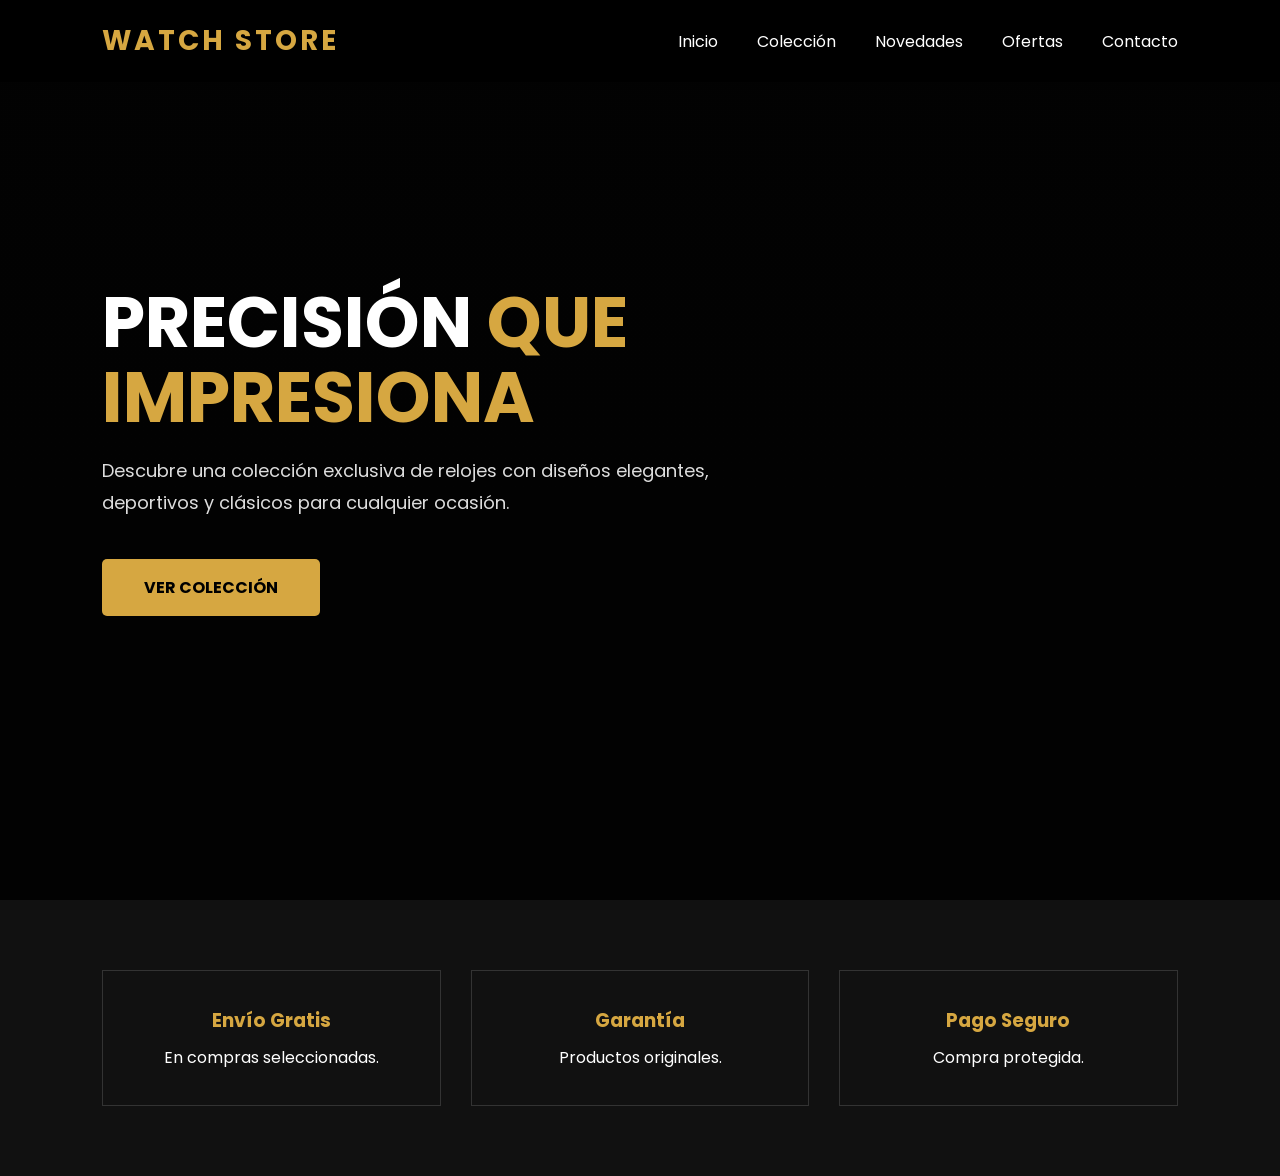
==== index.html @ 1266d9de "Create index.html" ====
<!DOCTYPE html>
<html lang="es">
<head>
<meta charset="UTF-8">
<meta name="viewport" content="width=device-width, initial-scale=1.0">
<title>Luxury Watch Store</title>

<link href="https://fonts.googleapis.com/css2?family=Poppins:wght@300;400;600;700&display=swap" rel="stylesheet">

<style>

*{
margin:0;
padding:0;
box-sizing:border-box;
font-family:Poppins,sans-serif;
}

body{
background:#090909;
color:white;
}

header{
position:fixed;
top:0;
left:0;
width:100%;
padding:20px 8%;
display:flex;
justify-content:space-between;
align-items:center;
background:rgba(0,0,0,.75);
backdrop-filter:blur(10px);
z-index:1000;
}

.logo{
font-size:28px;
font-weight:700;
letter-spacing:3px;
color:#d6a741;
}

nav a{
text-decoration:none;
color:white;
margin-left:35px;
transition:.3s;
}

nav a:hover{
color:#d6a741;
}

.hero{

height:100vh;

background:
linear-gradient(rgba(0,0,0,.75),rgba(0,0,0,.8)),
url("https://images.unsplash.com/photo-1523170335258-f5ed11844a49?auto=format&fit=crop&w=1600&q=80");

background-size:cover;
background-position:center;

display:flex;
align-items:center;

padding:0 8%;

}

.content{

max-width:650px;

}

.content h1{

font-size:70px;
line-height:75px;
margin-bottom:20px;

}

.content h1 span{

color:#d6a741;

}

.content p{

font-size:18px;
line-height:32px;
margin-bottom:40px;
color:#dddddd;

}

button{

padding:16px 42px;
border:none;
cursor:pointer;
background:#d6a741;
color:black;
font-weight:bold;
font-size:16px;
border-radius:5px;
transition:.3s;

}

button:hover{

transform:translateY(-4px);

}

.info{

display:grid;
grid-template-columns:repeat(3,1fr);
padding:70px 8%;
gap:30px;
background:#111;

}

.box{

padding:35px;
border:1px solid #333;
text-align:center;

}

.box h3{

color:#d6a741;
margin-bottom:10px;

}

</style>

</head>

<body>

<header>

<div class="logo">
WATCH STORE
</div>

<nav>

<a href="#">Inicio</a>
<a href="#">Colección</a>
<a href="#">Novedades</a>
<a href="#">Ofertas</a>
<a href="#">Contacto</a>

</nav>

</header>

<section class="hero">

<div class="content">

<h1>

PRECISIÓN
<span>QUE IMPRESIONA</span>

</h1>

<p>

Descubre una colección exclusiva de relojes con diseños elegantes,
deportivos y clásicos para cualquier ocasión.

</p>

<button>

VER COLECCIÓN

</button>

</div>

</section>

<section class="info">

<div class="box">

<h3>Envío Gratis</h3>

<p>En compras seleccionadas.</p>

</div>

<div class="box">

<h3>Garantía</h3>

<p>Productos originales.</p>

</div>

<div class="box">

<h3>Pago Seguro</h3>

<p>Compra protegida.</p>

</div>

</section>

</body>
</html>
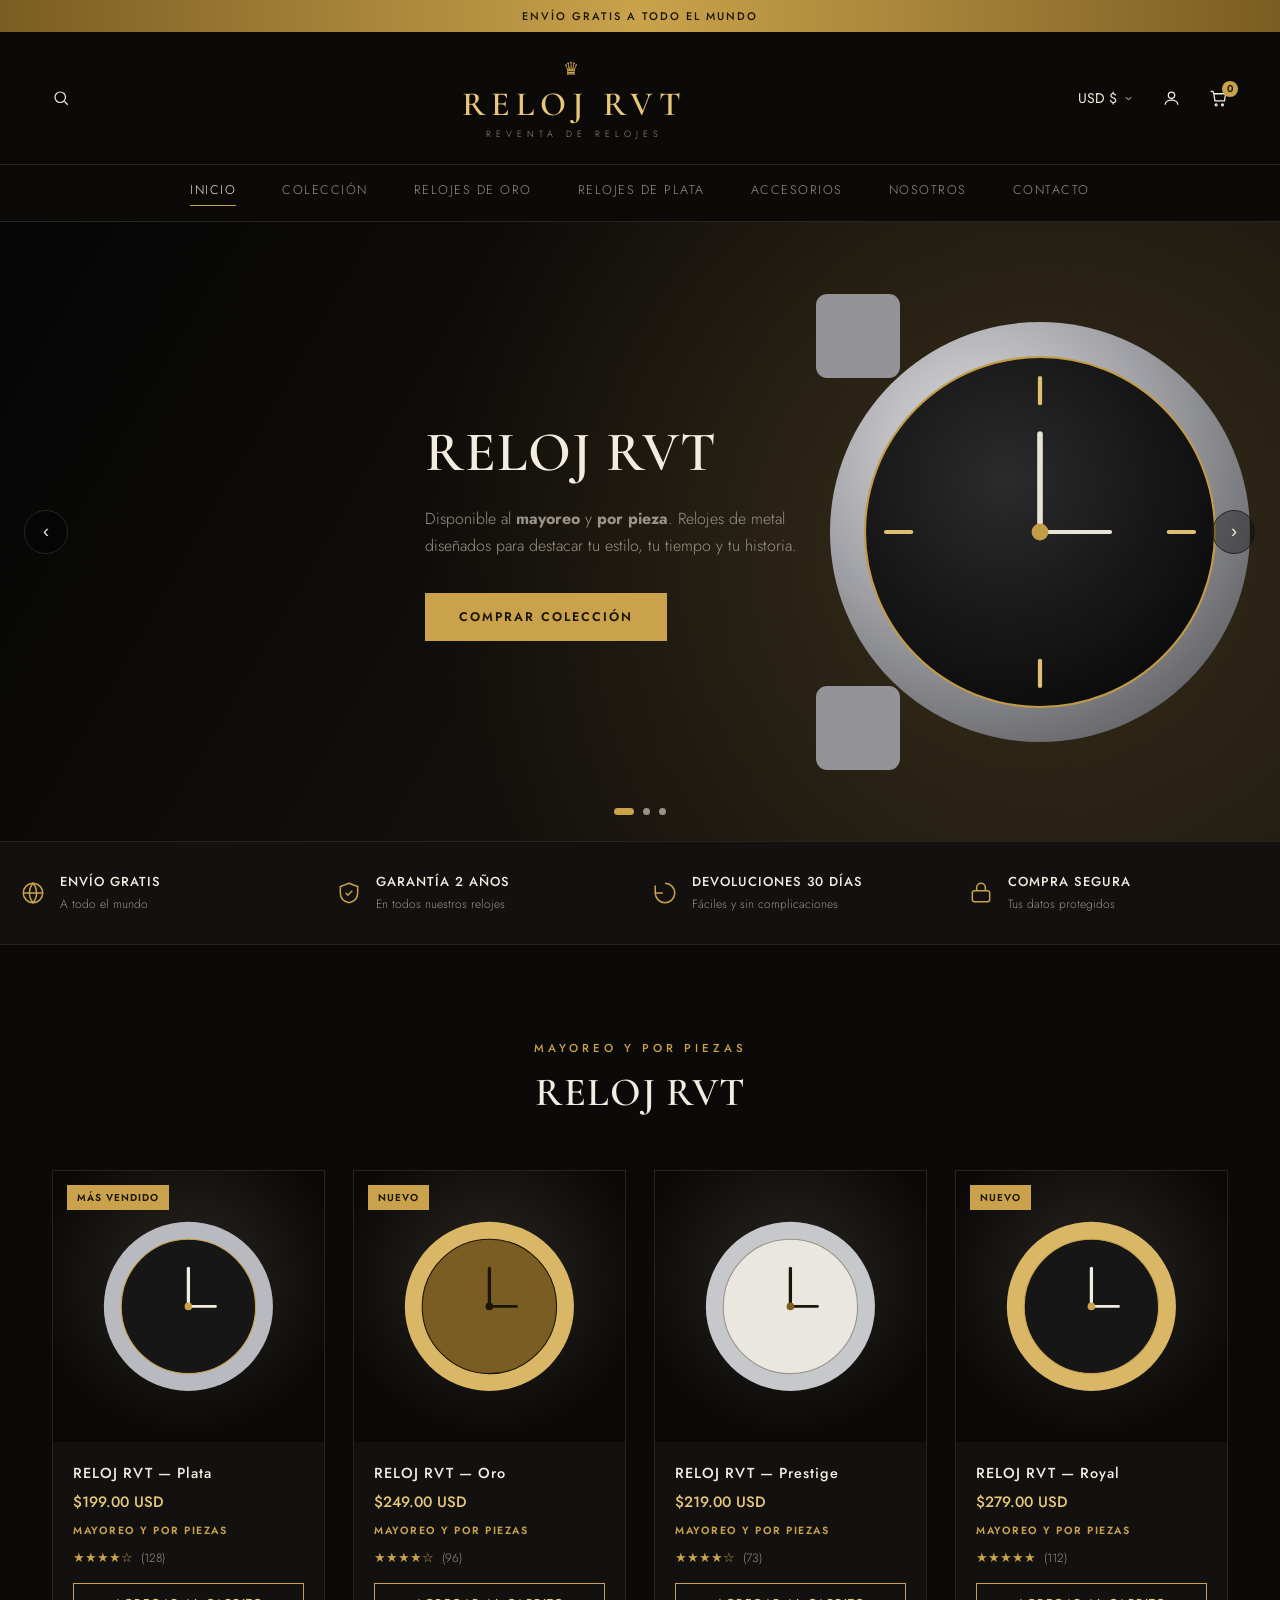
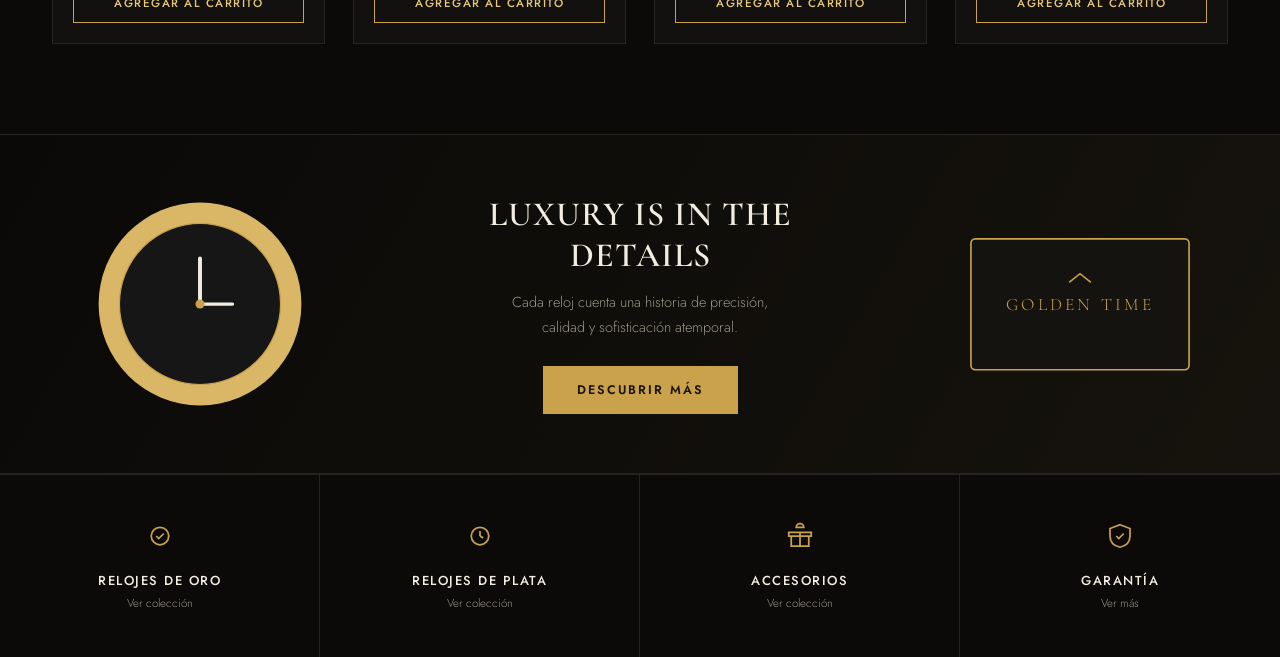
==== commit bedecc8b: "Rename 123.html to index.html" ====
--- a/index.html
+++ b/index.html
@@ -3,226 +3,643 @@
 <head>
 <meta charset="UTF-8">
 <meta name="viewport" content="width=device-width, initial-scale=1.0">
-<title>Luxury Watch Store</title>
-
-<link href="https://fonts.googleapis.com/css2?family=Poppins:wght@300;400;600;700&display=swap" rel="stylesheet">
-
+<title>RELOJ RVT | Reventa de Relojes</title>
+<link href="https://fonts.googleapis.com/css2?family=Cormorant+Garamond:wght@500;600;700&family=Jost:wght@300;400;500;600&display=swap" rel="stylesheet">
 <style>
-
-*{
-margin:0;
-padding:0;
-box-sizing:border-box;
-font-family:Poppins,sans-serif;
-}
-
-body{
-background:#090909;
-color:white;
-}
-
-header{
-position:fixed;
-top:0;
-left:0;
-width:100%;
-padding:20px 8%;
-display:flex;
-justify-content:space-between;
-align-items:center;
-background:rgba(0,0,0,.75);
-backdrop-filter:blur(10px);
-z-index:1000;
-}
-
-.logo{
-font-size:28px;
-font-weight:700;
-letter-spacing:3px;
-color:#d6a741;
-}
-
-nav a{
-text-decoration:none;
-color:white;
-margin-left:35px;
-transition:.3s;
-}
-
-nav a:hover{
-color:#d6a741;
-}
-
-.hero{
-
-height:100vh;
-
-background:
-linear-gradient(rgba(0,0,0,.75),rgba(0,0,0,.8)),
-url("https://images.unsplash.com/photo-1523170335258-f5ed11844a49?auto=format&fit=crop&w=1600&q=80");
-
-background-size:cover;
-background-position:center;
-
-display:flex;
-align-items:center;
-
-padding:0 8%;
-
-}
-
-.content{
-
-max-width:650px;
-
-}
-
-.content h1{
-
-font-size:70px;
-line-height:75px;
-margin-bottom:20px;
-
-}
-
-.content h1 span{
-
-color:#d6a741;
-
-}
-
-.content p{
-
-font-size:18px;
-line-height:32px;
-margin-bottom:40px;
-color:#dddddd;
-
-}
-
-button{
-
-padding:16px 42px;
-border:none;
-cursor:pointer;
-background:#d6a741;
-color:black;
-font-weight:bold;
-font-size:16px;
-border-radius:5px;
-transition:.3s;
-
-}
-
-button:hover{
-
-transform:translateY(-4px);
-
-}
-
-.info{
-
-display:grid;
-grid-template-columns:repeat(3,1fr);
-padding:70px 8%;
-gap:30px;
-background:#111;
-
-}
-
-.box{
-
-padding:35px;
-border:1px solid #333;
-text-align:center;
-
-}
-
-.box h3{
-
-color:#d6a741;
-margin-bottom:10px;
-
-}
-
+  :root{
+    --bg:#0b0a08;
+    --bg-soft:#121110;
+    --gold:#c9a24b;
+    --gold-bright:#e8c878;
+    --cream:#f3ede1;
+    --muted:#9a9488;
+    --line:#262420;
+  }
+  *{margin:0;padding:0;box-sizing:border-box;}
+  body{
+    background:var(--bg);
+    color:var(--cream);
+    font-family:'Jost',sans-serif;
+    font-weight:300;
+    -webkit-font-smoothing:antialiased;
+  }
+  h1,h2,h3,.serif{font-family:'Cormorant Garamond',serif;}
+  a{color:inherit;text-decoration:none;}
+  img{max-width:100%;display:block;}
+  .container{max-width:1240px;margin:0 auto;padding:0 32px;}
+
+  /* Top bar */
+  .topbar{
+    background:linear-gradient(90deg,#7a5d22,var(--gold),#7a5d22);
+    color:#1b1505;
+    text-align:center;
+    font-size:11px;
+    letter-spacing:2px;
+    padding:8px 0;
+    font-weight:500;
+  }
+
+  /* Header */
+  header{
+    border-bottom:1px solid var(--line);
+    background:var(--bg);
+    position:relative;
+    z-index:50;
+  }
+  .header-row{
+    display:flex;
+    align-items:center;
+    justify-content:space-between;
+    padding:24px 32px;
+    max-width:1240px;
+    margin:0 auto;
+  }
+  .icon-btn{
+    background:none;border:none;color:var(--cream);cursor:pointer;
+    display:flex;align-items:center;gap:6px;font-size:14px;
+    font-family:'Jost',sans-serif;
+  }
+  .header-left, .header-right{display:flex;align-items:center;gap:28px;}
+  .logo{
+    text-align:center;
+  }
+  .logo .crown{color:var(--gold);font-size:18px;letter-spacing:6px;display:block;margin-bottom:2px;}
+  .logo .name{
+    font-family:'Cormorant Garamond',serif;
+    font-size:34px;
+    letter-spacing:6px;
+    color:var(--gold-bright);
+    font-weight:600;
+  }
+  .logo .sub{
+    font-size:9px;
+    letter-spacing:5px;
+    color:var(--muted);
+    display:block;
+    margin-top:2px;
+  }
+  .cart-dot{
+    position:relative;
+  }
+  .cart-dot::after{
+    content:attr(data-count);
+    position:absolute;
+    top:-8px;right:-10px;
+    background:var(--gold);
+    color:#1b1505;
+    font-size:10px;
+    width:16px;height:16px;
+    border-radius:50%;
+    display:flex;align-items:center;justify-content:center;
+    font-weight:600;
+  }
+
+  nav{border-top:1px solid var(--line);}
+  .nav-row{
+    display:flex;
+    justify-content:center;
+    gap:46px;
+    padding:16px 0;
+    font-size:12.5px;
+    letter-spacing:1.5px;
+  }
+  .nav-row a{
+    color:var(--muted);
+    transition:color .25s;
+    position:relative;
+    padding-bottom:6px;
+  }
+  .nav-row a:hover, .nav-row a.active{color:var(--cream);}
+  .nav-row a.active::after{
+    content:"";
+    position:absolute;left:0;right:0;bottom:-1px;
+    height:1px;background:var(--gold);
+  }
+
+  /* Hero */
+  .hero{
+    position:relative;
+    min-height:620px;
+    display:flex;
+    align-items:center;
+    overflow:hidden;
+    background:
+      radial-gradient(circle at 78% 50%, rgba(201,162,75,.18), transparent 55%),
+      linear-gradient(120deg, #050505 0%, #14110d 55%, #1c1710 100%);
+    border-bottom:1px solid var(--line);
+  }
+  .hero-watch{
+    position:absolute;
+    right:-40px; top:50%;
+    transform:translateY(-50%);
+    width:560px;
+    height:560px;
+    opacity:.95;
+  }
+  .hero-content{
+    position:relative;
+    z-index:2;
+    max-width:560px;
+    padding:0 32px;
+  }
+  .hero-content h1{
+    font-size:56px;
+    line-height:1.08;
+    font-weight:600;
+    color:var(--cream);
+    text-transform:uppercase;
+    letter-spacing:1px;
+  }
+  .hero-content p{
+    margin:22px 0 34px;
+    color:var(--muted);
+    font-size:16px;
+    line-height:1.7;
+    max-width:430px;
+  }
+  .btn-gold{
+    display:inline-block;
+    background:var(--gold);
+    color:#1b1505;
+    padding:15px 34px;
+    font-size:12.5px;
+    letter-spacing:2px;
+    font-weight:600;
+    border:none;
+    cursor:pointer;
+    transition:background .25s, transform .25s;
+  }
+  .btn-gold:hover{background:var(--gold-bright); transform:translateY(-2px);}
+  .btn-outline{
+    display:inline-block;
+    background:transparent;
+    border:1px solid var(--gold);
+    color:var(--gold-bright);
+    padding:14px 33px;
+    font-size:12.5px;
+    letter-spacing:2px;
+    font-weight:500;
+    cursor:pointer;
+    transition:all .25s;
+  }
+  .btn-outline:hover{background:var(--gold); color:#1b1505;}
+
+  .hero-arrow{
+    position:absolute;
+    top:50%; transform:translateY(-50%);
+    background:rgba(0,0,0,.35);
+    border:1px solid var(--line);
+    color:var(--cream);
+    width:44px;height:44px;
+    border-radius:50%;
+    display:flex;align-items:center;justify-content:center;
+    cursor:pointer;
+    font-size:18px;
+    z-index:5;
+  }
+  .hero-arrow.left{left:24px;}
+  .hero-arrow.right{right:24px;}
+  .hero-dots{
+    position:absolute;
+    bottom:26px; left:0; right:0;
+    display:flex;justify-content:center;gap:9px;
+    z-index:5;
+  }
+  .hero-dots span{
+    width:7px;height:7px;border-radius:50%;
+    background:var(--muted);
+    cursor:pointer;
+  }
+  .hero-dots span.active{background:var(--gold); width:20px; border-radius:4px;}
+
+  /* Perks */
+  .perks{
+    border-bottom:1px solid var(--line);
+    background:var(--bg-soft);
+  }
+  .perks-row{
+    display:flex;
+    justify-content:space-between;
+    padding:30px 0;
+    flex-wrap:wrap;
+    gap:24px;
+  }
+  .perk{
+    display:flex;align-items:center;gap:14px;
+    flex:1;
+    min-width:220px;
+  }
+  .perk .ic{
+    color:var(--gold);
+    flex-shrink:0;
+  }
+  .perk strong{
+    display:block;
+    font-size:13px;
+    letter-spacing:1px;
+    color:var(--cream);
+    font-weight:500;
+  }
+  .perk span{
+    font-size:12px;
+    color:var(--muted);
+  }
+
+  /* Section heading */
+  .section{padding:90px 0;}
+  .section-head{text-align:center; margin-bottom:54px;}
+  .eyebrow{
+    color:var(--gold);
+    font-size:11.5px;
+    letter-spacing:4px;
+    font-weight:500;
+    text-transform:uppercase;
+  }
+  .section-head h2{
+    font-size:40px;
+    margin-top:10px;
+    font-weight:600;
+    letter-spacing:1px;
+  }
+
+  /* Product grid */
+  .grid{
+    display:grid;
+    grid-template-columns:repeat(4,1fr);
+    gap:28px;
+  }
+  .card{
+    background:var(--bg-soft);
+    border:1px solid var(--line);
+    transition:border-color .25s, transform .25s;
+  }
+  .card:hover{border-color:var(--gold); transform:translateY(-4px);}
+  .card-img{
+    position:relative;
+    aspect-ratio:1/1;
+    background:radial-gradient(circle at 50% 40%, #2a2620, #0a0908 75%);
+    display:flex;align-items:center;justify-content:center;
+    overflow:hidden;
+  }
+  .badge{
+    position:absolute; top:14px; left:14px;
+    background:var(--gold);
+    color:#1b1505;
+    font-size:10px;
+    letter-spacing:1px;
+    font-weight:600;
+    padding:5px 10px;
+  }
+  .card-body{padding:20px;}
+  .card-body h3{
+    font-family:'Jost',sans-serif;
+    font-size:14.5px;
+    letter-spacing:1px;
+    font-weight:500;
+    color:var(--cream);
+  }
+  .price{
+    color:var(--gold-bright);
+    font-size:15px;
+    margin:8px 0 10px;
+    font-weight:500;
+  }
+  .wholesale-tag{color:var(--gold); font-size:10.5px; letter-spacing:1.5px; font-weight:600; margin-bottom:10px;}
+  .stars{color:var(--gold); font-size:13px;}
+  .stars .count{color:var(--muted); font-size:12px; margin-left:4px;}
+  .add-btn{
+    display:block;
+    text-align:center;
+    width:100%;
+    margin-top:16px;
+    background:transparent;
+    border:1px solid var(--gold);
+    color:var(--gold-bright);
+    padding:11px;
+    font-size:11.5px;
+    letter-spacing:1.5px;
+    font-weight:500;
+    cursor:pointer;
+    transition:all .25s;
+  }
+  .add-btn:hover{background:var(--gold); color:#1b1505;}
+
+  /* Banner */
+  .banner{
+    border-top:1px solid var(--line);
+    border-bottom:1px solid var(--line);
+    display:grid;
+    grid-template-columns:1fr 1.2fr 1fr;
+    align-items:center;
+    background:linear-gradient(120deg,#0a0908,#16130d);
+    min-height:340px;
+  }
+  .banner-watch, .banner-box{
+    height:100%;
+    display:flex;align-items:center;justify-content:center;
+    padding:30px;
+  }
+  .banner-text{
+    text-align:center;
+    padding:30px;
+  }
+  .banner-text h2{
+    font-size:34px;
+    font-weight:600;
+    letter-spacing:1px;
+    margin-bottom:14px;
+  }
+  .banner-text p{
+    color:var(--muted);
+    font-size:14.5px;
+    line-height:1.7;
+    margin-bottom:26px;
+  }
+
+  /* Footer categories */
+  .footcats{
+    display:grid;
+    grid-template-columns:repeat(4,1fr);
+    border-top:1px solid var(--line);
+  }
+  .footcat{
+    text-align:center;
+    padding:46px 20px;
+    border-right:1px solid var(--line);
+    transition:background .25s;
+  }
+  .footcat:last-child{border-right:none;}
+  .footcat:hover{background:var(--bg-soft);}
+  .footcat .ic{color:var(--gold); margin-bottom:14px;}
+  .footcat strong{
+    display:block;
+    font-size:13px;
+    letter-spacing:1.5px;
+    font-weight:500;
+  }
+  .footcat span{
+    font-size:11.5px;
+    color:var(--muted);
+    display:block;
+    margin-top:5px;
+  }
+
+  /* Watch face SVG style helper */
+  .watch-face{width:80%;}
+
+  @media(max-width:980px){
+    .grid{grid-template-columns:repeat(2,1fr);}
+    .banner{grid-template-columns:1fr;}
+    .footcats{grid-template-columns:repeat(2,1fr);}
+    .hero-content h1{font-size:40px;}
+    .hero-watch{display:none;}
+    .nav-row{flex-wrap:wrap; gap:20px;}
+  }
+  @media(max-width:560px){
+    .grid{grid-template-columns:1fr;}
+    .header-row{padding:18px 16px;}
+    .header-left span, .header-right .icon-btn span{display:none;}
+    .section{padding:60px 0;}
+  }
 </style>
-
+<script type="text/javascript" src="https://payhip.com/payhip.js"></script>
 </head>
-
 <body>
 
+<div class="topbar">ENVÍO GRATIS A TODO EL MUNDO</div>
+
 <header>
-
-<div class="logo">
-WATCH STORE
-</div>
-
-<nav>
-
-<a href="#">Inicio</a>
-<a href="#">Colección</a>
-<a href="#">Novedades</a>
-<a href="#">Ofertas</a>
-<a href="#">Contacto</a>
-
-</nav>
-
+  <div class="header-row">
+    <div class="header-left">
+      <button class="icon-btn" aria-label="Buscar">
+        <svg width="18" height="18" viewBox="0 0 24 24" fill="none" stroke="currentColor" stroke-width="1.6"><circle cx="11" cy="11" r="7"/><line x1="21" y1="21" x2="16.65" y2="16.65"/></svg>
+      </button>
+    </div>
+    <div class="logo">
+      <span class="crown">♛</span>
+      <span class="name">RELOJ RVT</span>
+      <span class="sub">REVENTA DE RELOJES</span>
+    </div>
+    <div class="header-right">
+      <button class="icon-btn">USD $
+        <svg width="11" height="11" viewBox="0 0 24 24" fill="none" stroke="currentColor" stroke-width="2"><polyline points="6 9 12 15 18 9"/></svg>
+      </button>
+      <button class="icon-btn" aria-label="Cuenta">
+        <svg width="19" height="19" viewBox="0 0 24 24" fill="none" stroke="currentColor" stroke-width="1.6"><circle cx="12" cy="8" r="4"/><path d="M4 20c0-4 4-6 8-6s8 2 8 6"/></svg>
+      </button>
+      <button class="icon-btn cart-dot" data-count="0" aria-label="Carrito">
+        <svg width="19" height="19" viewBox="0 0 24 24" fill="none" stroke="currentColor" stroke-width="1.6"><path d="M6 6h15l-1.5 9h-12z"/><path d="M6 6l-1-3H2"/><circle cx="9" cy="20" r="1.2"/><circle cx="17" cy="20" r="1.2"/></svg>
+      </button>
+    </div>
+  </div>
+  <nav>
+    <div class="nav-row container">
+      <a href="#" class="active">INICIO</a>
+      <a href="#coleccion">COLECCIÓN</a>
+      <a href="#">RELOJES DE ORO</a>
+      <a href="#">RELOJES DE PLATA</a>
+      <a href="#">ACCESORIOS</a>
+      <a href="#">NOSOTROS</a>
+      <a href="#">CONTACTO</a>
+    </div>
+  </nav>
 </header>
 
 <section class="hero">
-
-<div class="content">
-
-<h1>
-
-PRECISIÓN
-<span>QUE IMPRESIONA</span>
-
-</h1>
-
-<p>
-
-Descubre una colección exclusiva de relojes con diseños elegantes,
-deportivos y clásicos para cualquier ocasión.
-
-</p>
-
-<button>
-
-VER COLECCIÓN
-
-</button>
-
-</div>
-
+  <button class="hero-arrow left" aria-label="Anterior">‹</button>
+  <button class="hero-arrow right" aria-label="Siguiente">›</button>
+  <div class="container">
+    <div class="hero-content">
+      <h1>RELOJ RVT</h1>
+      <p>Disponible al <strong>mayoreo</strong> y <strong>por pieza</strong>. Relojes de metal diseñados para destacar tu estilo, tu tiempo y tu historia.</p>
+      <a href="https://payhip.com/b/cnray" class="btn-gold payhip-buy-button" data-theme="modal" data-product-link="https://payhip.com/b/cnray">COMPRAR COLECCIÓN</a>
+    </div>
+  </div>
+  <svg class="hero-watch" viewBox="0 0 400 400" fill="none">
+    <defs>
+      <radialGradient id="caseG" cx="35%" cy="30%" r="75%">
+        <stop offset="0%" stop-color="#e9e9ec"/>
+        <stop offset="55%" stop-color="#a9aab0"/>
+        <stop offset="100%" stop-color="#6c6d72"/>
+      </radialGradient>
+      <radialGradient id="faceG" cx="40%" cy="35%" r="70%">
+        <stop offset="0%" stop-color="#2b2b2e"/>
+        <stop offset="100%" stop-color="#0a0a0b"/>
+      </radialGradient>
+    </defs>
+    <circle cx="200" cy="200" r="150" fill="url(#caseG)"/>
+    <circle cx="200" cy="200" r="125" fill="url(#faceG)" stroke="#c9a24b" stroke-width="1.5"/>
+    <g stroke="#e8c878" stroke-width="3" stroke-linecap="round">
+      <line x1="200" y1="90" x2="200" y2="108"/>
+      <line x1="200" y1="292" x2="200" y2="310"/>
+      <line x1="90" y1="200" x2="108" y2="200"/>
+      <line x1="292" y1="200" x2="310" y2="200"/>
+    </g>
+    <line x1="200" y1="200" x2="200" y2="130" stroke="#f3ede1" stroke-width="4" stroke-linecap="round"/>
+    <line x1="200" y1="200" x2="250" y2="200" stroke="#f3ede1" stroke-width="3" stroke-linecap="round"/>
+    <circle cx="200" cy="200" r="6" fill="#c9a24b"/>
+    <rect x="40" y="30" width="60" height="60" rx="8" fill="#9a9aa0"/>
+    <rect x="40" y="310" width="60" height="60" rx="8" fill="#9a9aa0"/>
+  </svg>
+  <div class="hero-dots">
+    <span class="active"></span><span></span><span></span>
+  </div>
 </section>
 
-<section class="info">
-
-<div class="box">
-
-<h3>Envío Gratis</h3>
-
-<p>En compras seleccionadas.</p>
-
-</div>
-
-<div class="box">
-
-<h3>Garantía</h3>
-
-<p>Productos originales.</p>
-
-</div>
-
-<div class="box">
-
-<h3>Pago Seguro</h3>
-
-<p>Compra protegida.</p>
-
-</div>
-
+<section class="perks">
+  <div class="container perks-row">
+    <div class="perk">
+      <svg class="ic" width="26" height="26" viewBox="0 0 24 24" fill="none" stroke="currentColor" stroke-width="1.4"><circle cx="12" cy="12" r="9"/><path d="M3 12h18M12 3a14 14 0 010 18 14 14 0 010-18z"/></svg>
+      <div><strong>ENVÍO GRATIS</strong><span>A todo el mundo</span></div>
+    </div>
+    <div class="perk">
+      <svg class="ic" width="26" height="26" viewBox="0 0 24 24" fill="none" stroke="currentColor" stroke-width="1.4"><path d="M12 3l8 3v6c0 5-3.5 8-8 9-4.5-1-8-4-8-9V6z"/><polyline points="9 12 11 14 15 10"/></svg>
+      <div><strong>GARANTÍA 2 AÑOS</strong><span>En todos nuestros relojes</span></div>
+    </div>
+    <div class="perk">
+      <svg class="ic" width="26" height="26" viewBox="0 0 24 24" fill="none" stroke="currentColor" stroke-width="1.4"><path d="M3 12a9 9 0 109-9"/><polyline points="3 5 3 12 10 12"/></svg>
+      <div><strong>DEVOLUCIONES 30 DÍAS</strong><span>Fáciles y sin complicaciones</span></div>
+    </div>
+    <div class="perk">
+      <svg class="ic" width="26" height="26" viewBox="0 0 24 24" fill="none" stroke="currentColor" stroke-width="1.4"><rect x="4" y="10" width="16" height="10" rx="2"/><path d="M8 10V7a4 4 0 018 0v3"/></svg>
+      <div><strong>COMPRA SEGURA</strong><span>Tus datos protegidos</span></div>
+    </div>
+  </div>
+</section>
+
+<section class="section" id="coleccion">
+  <div class="container">
+    <div class="section-head">
+      <span class="eyebrow">MAYOREO Y POR PIEZAS</span>
+      <h2>RELOJ RVT</h2>
+    </div>
+
+    <div class="grid">
+
+      <div class="card">
+        <div class="card-img">
+          <span class="badge">MÁS VENDIDO</span>
+          <svg class="watch-face" viewBox="0 0 200 200">
+            <circle cx="100" cy="100" r="78" fill="#b9babf"/>
+            <circle cx="100" cy="100" r="62" fill="#161616" stroke="#c9a24b" stroke-width="1"/>
+            <line x1="100" y1="100" x2="100" y2="65" stroke="#f3ede1" stroke-width="3" stroke-linecap="round"/>
+            <line x1="100" y1="100" x2="125" y2="100" stroke="#f3ede1" stroke-width="2.5" stroke-linecap="round"/>
+            <circle cx="100" cy="100" r="3.5" fill="#c9a24b"/>
+          </svg>
+        </div>
+        <div class="card-body">
+          <h3>RELOJ RVT — Plata</h3>
+          <div class="price">$199.00 USD</div><div class="wholesale-tag">MAYOREO Y POR PIEZAS</div>
+          <div class="stars">★★★★☆ <span class="count">(128)</span></div>
+          <a href="https://payhip.com/b/cnray" class="add-btn payhip-buy-button" data-theme="modal" data-product-link="https://payhip.com/b/cnray">AGREGAR AL CARRITO</a>
+        </div>
+      </div>
+
+      <div class="card">
+        <div class="card-img">
+          <span class="badge">NUEVO</span>
+          <svg class="watch-face" viewBox="0 0 200 200">
+            <circle cx="100" cy="100" r="78" fill="#d9b766"/>
+            <circle cx="100" cy="100" r="62" fill="#7a5d22" stroke="#1b1505" stroke-width="1"/>
+            <line x1="100" y1="100" x2="100" y2="65" stroke="#1b1505" stroke-width="3" stroke-linecap="round"/>
+            <line x1="100" y1="100" x2="125" y2="100" stroke="#1b1505" stroke-width="2.5" stroke-linecap="round"/>
+            <circle cx="100" cy="100" r="3.5" fill="#1b1505"/>
+          </svg>
+        </div>
+        <div class="card-body">
+          <h3>RELOJ RVT — Oro</h3>
+          <div class="price">$249.00 USD</div><div class="wholesale-tag">MAYOREO Y POR PIEZAS</div>
+          <div class="stars">★★★★☆ <span class="count">(96)</span></div>
+          <a href="https://payhip.com/b/cnray" class="add-btn payhip-buy-button" data-theme="modal" data-product-link="https://payhip.com/b/cnray">AGREGAR AL CARRITO</a>
+        </div>
+      </div>
+
+      <div class="card">
+        <div class="card-img">
+          <svg class="watch-face" viewBox="0 0 200 200">
+            <circle cx="100" cy="100" r="78" fill="#c7c8cc"/>
+            <circle cx="100" cy="100" r="62" fill="#e9e7df" stroke="#9a9488" stroke-width="1"/>
+            <line x1="100" y1="100" x2="100" y2="65" stroke="#1b1505" stroke-width="3" stroke-linecap="round"/>
+            <line x1="100" y1="100" x2="125" y2="100" stroke="#1b1505" stroke-width="2.5" stroke-linecap="round"/>
+            <circle cx="100" cy="100" r="3.5" fill="#7a5d22"/>
+          </svg>
+        </div>
+        <div class="card-body">
+          <h3>RELOJ RVT — Prestige</h3>
+          <div class="price">$219.00 USD</div><div class="wholesale-tag">MAYOREO Y POR PIEZAS</div>
+          <div class="stars">★★★★☆ <span class="count">(73)</span></div>
+          <a href="https://payhip.com/b/cnray" class="add-btn payhip-buy-button" data-theme="modal" data-product-link="https://payhip.com/b/cnray">AGREGAR AL CARRITO</a>
+        </div>
+      </div>
+
+      <div class="card">
+        <div class="card-img">
+          <span class="badge">NUEVO</span>
+          <svg class="watch-face" viewBox="0 0 200 200">
+            <circle cx="100" cy="100" r="78" fill="#d9b766"/>
+            <circle cx="100" cy="100" r="62" fill="#161616" stroke="#c9a24b" stroke-width="1"/>
+            <line x1="100" y1="100" x2="100" y2="65" stroke="#f3ede1" stroke-width="3" stroke-linecap="round"/>
+            <line x1="100" y1="100" x2="125" y2="100" stroke="#f3ede1" stroke-width="2.5" stroke-linecap="round"/>
+            <circle cx="100" cy="100" r="3.5" fill="#c9a24b"/>
+          </svg>
+        </div>
+        <div class="card-body">
+          <h3>RELOJ RVT — Royal</h3>
+          <div class="price">$279.00 USD</div><div class="wholesale-tag">MAYOREO Y POR PIEZAS</div>
+          <div class="stars">★★★★★ <span class="count">(112)</span></div>
+          <a href="https://payhip.com/b/cnray" class="add-btn payhip-buy-button" data-theme="modal" data-product-link="https://payhip.com/b/cnray">AGREGAR AL CARRITO</a>
+        </div>
+      </div>
+
+    </div>
+  </div>
+</section>
+
+<section class="banner">
+  <div class="banner-watch">
+    <svg viewBox="0 0 200 200" width="100%" style="max-width:260px;">
+      <circle cx="100" cy="100" r="78" fill="#d9b766"/>
+      <circle cx="100" cy="100" r="62" fill="#161616" stroke="#c9a24b" stroke-width="1"/>
+      <line x1="100" y1="100" x2="100" y2="65" stroke="#f3ede1" stroke-width="3" stroke-linecap="round"/>
+      <line x1="100" y1="100" x2="125" y2="100" stroke="#f3ede1" stroke-width="2.5" stroke-linecap="round"/>
+      <circle cx="100" cy="100" r="3.5" fill="#c9a24b"/>
+    </svg>
+  </div>
+  <div class="banner-text">
+    <h2>LUXURY IS IN THE DETAILS</h2>
+    <p>Cada reloj cuenta una historia de precisión,<br>calidad y sofisticación atemporal.</p>
+    <a href="https://payhip.com/b/cnray" class="btn-gold payhip-buy-button" data-theme="modal" data-product-link="https://payhip.com/b/cnray">DESCUBRIR MÁS</a>
+  </div>
+  <div class="banner-box">
+    <svg viewBox="0 0 220 160" width="100%" style="max-width:240px;">
+      <rect x="10" y="20" width="200" height="120" rx="4" fill="#15130f" stroke="#c9a24b" stroke-width="1.5"/>
+      <text x="110" y="85" text-anchor="middle" fill="#c9a24b" font-family="Cormorant Garamond, serif" font-size="16" letter-spacing="3">GOLDEN TIME</text>
+      <path d="M100 60 l10 -8 l10 8" stroke="#c9a24b" stroke-width="1.5" fill="none"/>
+    </svg>
+  </div>
+</section>
+
+<section class="footcats">
+  <a class="footcat" href="#">
+    <svg class="ic" width="30" height="30" viewBox="0 0 24 24" fill="none" stroke="currentColor" stroke-width="1.4"><circle cx="12" cy="12" r="7"/><path d="M9 12l2 2 4-4"/></svg>
+    <strong>RELOJES DE ORO</strong>
+    <span>Ver colección</span>
+  </a>
+  <a class="footcat" href="#">
+    <svg class="ic" width="30" height="30" viewBox="0 0 24 24" fill="none" stroke="currentColor" stroke-width="1.4"><circle cx="12" cy="12" r="7"/><line x1="12" y1="8" x2="12" y2="12"/><line x1="12" y1="12" x2="14.5" y2="13.5"/></svg>
+    <strong>RELOJES DE PLATA</strong>
+    <span>Ver colección</span>
+  </a>
+  <a class="footcat" href="#">
+    <svg class="ic" width="30" height="30" viewBox="0 0 24 24" fill="none" stroke="currentColor" stroke-width="1.4"><path d="M3 9h18v3H3zM5 12h14v8H5z"/><path d="M12 9v11M9 5a3 3 0 013-3 3 3 0 013 3v0H9z"/></svg>
+    <strong>ACCESORIOS</strong>
+    <span>Ver colección</span>
+  </a>
+  <a class="footcat" href="#">
+    <svg class="ic" width="30" height="30" viewBox="0 0 24 24" fill="none" stroke="currentColor" stroke-width="1.4"><path d="M12 3l8 3v6c0 5-3.5 8-8 9-4.5-1-8-4-8-9V6z"/><polyline points="9 12 11 14 15 10"/></svg>
+    <strong>GARANTÍA</strong>
+    <span>Ver más</span>
+  </a>
 </section>
 
 </body>
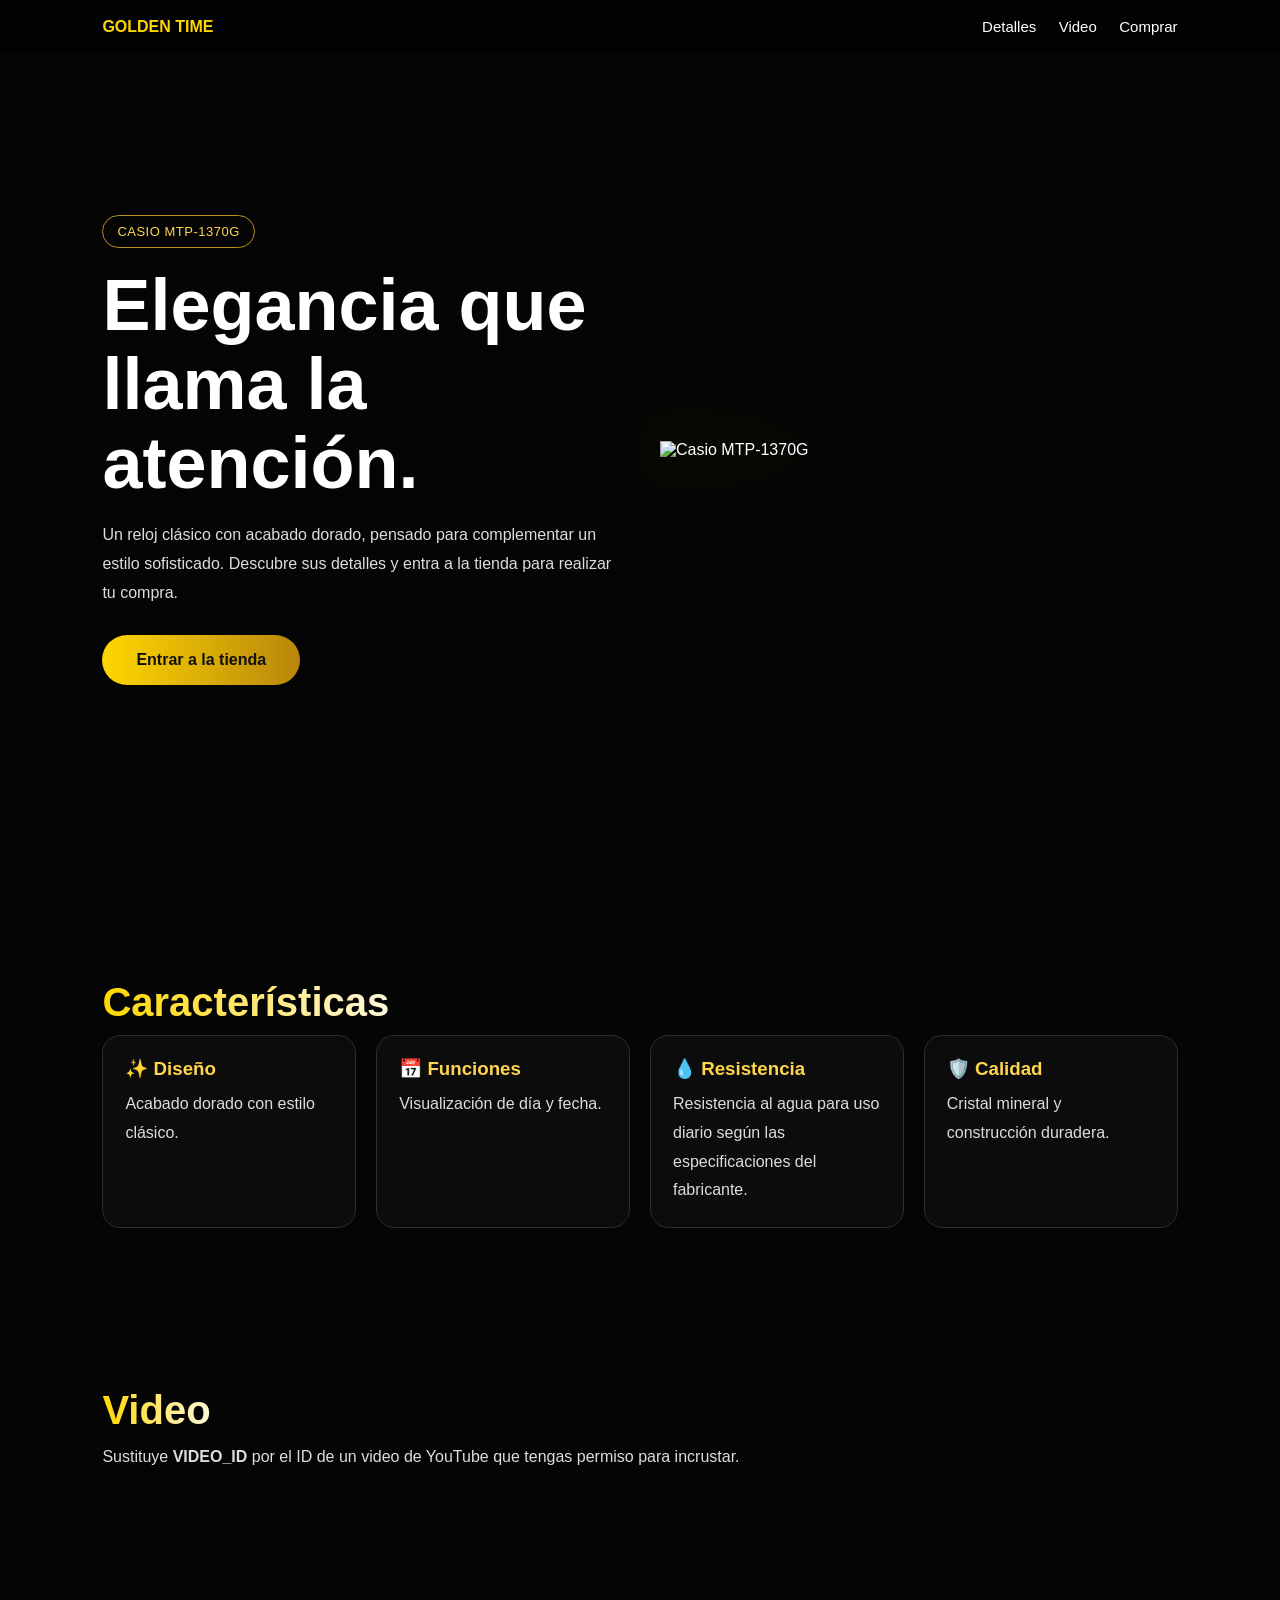
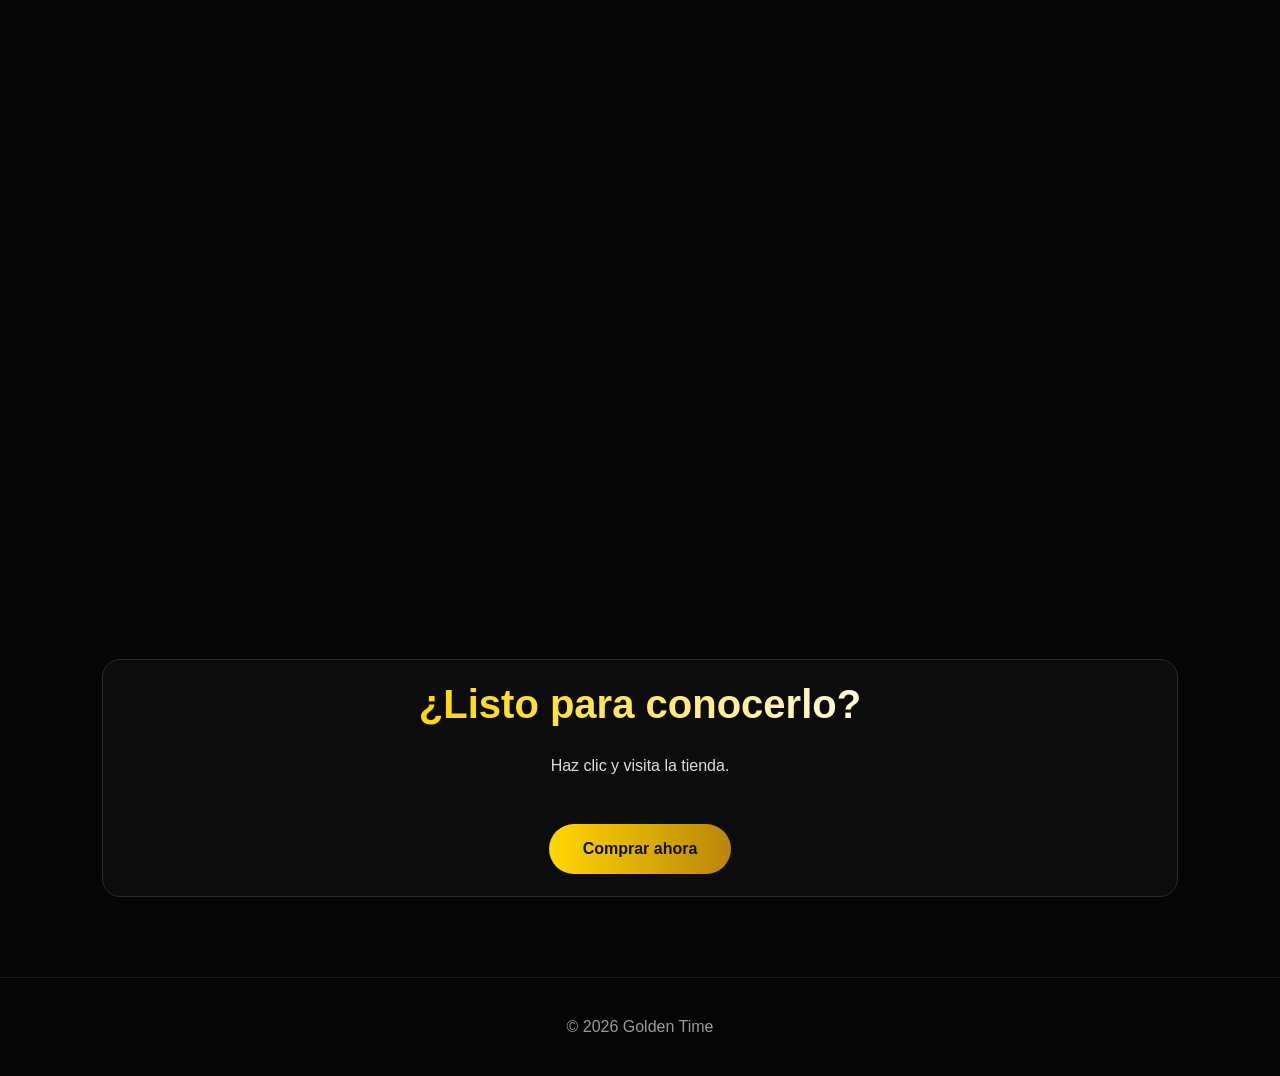
==== commit ef1cefc6: "Rename index.html1 to index.html" ====
--- a/index.html
+++ b/index.html
@@ -1,646 +1,81 @@
 <!DOCTYPE html>
 <html lang="es">
 <head>
-<meta charset="UTF-8">
-<meta name="viewport" content="width=device-width, initial-scale=1.0">
-<title>RELOJ RVT | Reventa de Relojes</title>
-<link href="https://fonts.googleapis.com/css2?family=Cormorant+Garamond:wght@500;600;700&family=Jost:wght@300;400;500;600&display=swap" rel="stylesheet">
+<meta charset="UTF-8"><meta name="viewport" content="width=device-width,initial-scale=1">
+<title>Golden Time | Casio MTP‑1370G</title>
 <style>
-  :root{
-    --bg:#0b0a08;
-    --bg-soft:#121110;
-    --gold:#c9a24b;
-    --gold-bright:#e8c878;
-    --cream:#f3ede1;
-    --muted:#9a9488;
-    --line:#262420;
-  }
-  *{margin:0;padding:0;box-sizing:border-box;}
-  body{
-    background:var(--bg);
-    color:var(--cream);
-    font-family:'Jost',sans-serif;
-    font-weight:300;
-    -webkit-font-smoothing:antialiased;
-  }
-  h1,h2,h3,.serif{font-family:'Cormorant Garamond',serif;}
-  a{color:inherit;text-decoration:none;}
-  img{max-width:100%;display:block;}
-  .container{max-width:1240px;margin:0 auto;padding:0 32px;}
-
-  /* Top bar */
-  .topbar{
-    background:linear-gradient(90deg,#7a5d22,var(--gold),#7a5d22);
-    color:#1b1505;
-    text-align:center;
-    font-size:11px;
-    letter-spacing:2px;
-    padding:8px 0;
-    font-weight:500;
-  }
-
-  /* Header */
-  header{
-    border-bottom:1px solid var(--line);
-    background:var(--bg);
-    position:relative;
-    z-index:50;
-  }
-  .header-row{
-    display:flex;
-    align-items:center;
-    justify-content:space-between;
-    padding:24px 32px;
-    max-width:1240px;
-    margin:0 auto;
-  }
-  .icon-btn{
-    background:none;border:none;color:var(--cream);cursor:pointer;
-    display:flex;align-items:center;gap:6px;font-size:14px;
-    font-family:'Jost',sans-serif;
-  }
-  .header-left, .header-right{display:flex;align-items:center;gap:28px;}
-  .logo{
-    text-align:center;
-  }
-  .logo .crown{color:var(--gold);font-size:18px;letter-spacing:6px;display:block;margin-bottom:2px;}
-  .logo .name{
-    font-family:'Cormorant Garamond',serif;
-    font-size:34px;
-    letter-spacing:6px;
-    color:var(--gold-bright);
-    font-weight:600;
-  }
-  .logo .sub{
-    font-size:9px;
-    letter-spacing:5px;
-    color:var(--muted);
-    display:block;
-    margin-top:2px;
-  }
-  .cart-dot{
-    position:relative;
-  }
-  .cart-dot::after{
-    content:attr(data-count);
-    position:absolute;
-    top:-8px;right:-10px;
-    background:var(--gold);
-    color:#1b1505;
-    font-size:10px;
-    width:16px;height:16px;
-    border-radius:50%;
-    display:flex;align-items:center;justify-content:center;
-    font-weight:600;
-  }
-
-  nav{border-top:1px solid var(--line);}
-  .nav-row{
-    display:flex;
-    justify-content:center;
-    gap:46px;
-    padding:16px 0;
-    font-size:12.5px;
-    letter-spacing:1.5px;
-  }
-  .nav-row a{
-    color:var(--muted);
-    transition:color .25s;
-    position:relative;
-    padding-bottom:6px;
-  }
-  .nav-row a:hover, .nav-row a.active{color:var(--cream);}
-  .nav-row a.active::after{
-    content:"";
-    position:absolute;left:0;right:0;bottom:-1px;
-    height:1px;background:var(--gold);
-  }
-
-  /* Hero */
-  .hero{
-    position:relative;
-    min-height:620px;
-    display:flex;
-    align-items:center;
-    overflow:hidden;
-    background:
-      radial-gradient(circle at 78% 50%, rgba(201,162,75,.18), transparent 55%),
-      linear-gradient(120deg, #050505 0%, #14110d 55%, #1c1710 100%);
-    border-bottom:1px solid var(--line);
-  }
-  .hero-watch{
-    position:absolute;
-    right:-40px; top:50%;
-    transform:translateY(-50%);
-    width:560px;
-    height:560px;
-    opacity:.95;
-  }
-  .hero-content{
-    position:relative;
-    z-index:2;
-    max-width:560px;
-    padding:0 32px;
-  }
-  .hero-content h1{
-    font-size:56px;
-    line-height:1.08;
-    font-weight:600;
-    color:var(--cream);
-    text-transform:uppercase;
-    letter-spacing:1px;
-  }
-  .hero-content p{
-    margin:22px 0 34px;
-    color:var(--muted);
-    font-size:16px;
-    line-height:1.7;
-    max-width:430px;
-  }
-  .btn-gold{
-    display:inline-block;
-    background:var(--gold);
-    color:#1b1505;
-    padding:15px 34px;
-    font-size:12.5px;
-    letter-spacing:2px;
-    font-weight:600;
-    border:none;
-    cursor:pointer;
-    transition:background .25s, transform .25s;
-  }
-  .btn-gold:hover{background:var(--gold-bright); transform:translateY(-2px);}
-  .btn-outline{
-    display:inline-block;
-    background:transparent;
-    border:1px solid var(--gold);
-    color:var(--gold-bright);
-    padding:14px 33px;
-    font-size:12.5px;
-    letter-spacing:2px;
-    font-weight:500;
-    cursor:pointer;
-    transition:all .25s;
-  }
-  .btn-outline:hover{background:var(--gold); color:#1b1505;}
-
-  .hero-arrow{
-    position:absolute;
-    top:50%; transform:translateY(-50%);
-    background:rgba(0,0,0,.35);
-    border:1px solid var(--line);
-    color:var(--cream);
-    width:44px;height:44px;
-    border-radius:50%;
-    display:flex;align-items:center;justify-content:center;
-    cursor:pointer;
-    font-size:18px;
-    z-index:5;
-  }
-  .hero-arrow.left{left:24px;}
-  .hero-arrow.right{right:24px;}
-  .hero-dots{
-    position:absolute;
-    bottom:26px; left:0; right:0;
-    display:flex;justify-content:center;gap:9px;
-    z-index:5;
-  }
-  .hero-dots span{
-    width:7px;height:7px;border-radius:50%;
-    background:var(--muted);
-    cursor:pointer;
-  }
-  .hero-dots span.active{background:var(--gold); width:20px; border-radius:4px;}
-
-  /* Perks */
-  .perks{
-    border-bottom:1px solid var(--line);
-    background:var(--bg-soft);
-  }
-  .perks-row{
-    display:flex;
-    justify-content:space-between;
-    padding:30px 0;
-    flex-wrap:wrap;
-    gap:24px;
-  }
-  .perk{
-    display:flex;align-items:center;gap:14px;
-    flex:1;
-    min-width:220px;
-  }
-  .perk .ic{
-    color:var(--gold);
-    flex-shrink:0;
-  }
-  .perk strong{
-    display:block;
-    font-size:13px;
-    letter-spacing:1px;
-    color:var(--cream);
-    font-weight:500;
-  }
-  .perk span{
-    font-size:12px;
-    color:var(--muted);
-  }
-
-  /* Section heading */
-  .section{padding:90px 0;}
-  .section-head{text-align:center; margin-bottom:54px;}
-  .eyebrow{
-    color:var(--gold);
-    font-size:11.5px;
-    letter-spacing:4px;
-    font-weight:500;
-    text-transform:uppercase;
-  }
-  .section-head h2{
-    font-size:40px;
-    margin-top:10px;
-    font-weight:600;
-    letter-spacing:1px;
-  }
-
-  /* Product grid */
-  .grid{
-    display:grid;
-    grid-template-columns:repeat(4,1fr);
-    gap:28px;
-  }
-  .card{
-    background:var(--bg-soft);
-    border:1px solid var(--line);
-    transition:border-color .25s, transform .25s;
-  }
-  .card:hover{border-color:var(--gold); transform:translateY(-4px);}
-  .card-img{
-    position:relative;
-    aspect-ratio:1/1;
-    background:radial-gradient(circle at 50% 40%, #2a2620, #0a0908 75%);
-    display:flex;align-items:center;justify-content:center;
-    overflow:hidden;
-  }
-  .badge{
-    position:absolute; top:14px; left:14px;
-    background:var(--gold);
-    color:#1b1505;
-    font-size:10px;
-    letter-spacing:1px;
-    font-weight:600;
-    padding:5px 10px;
-  }
-  .card-body{padding:20px;}
-  .card-body h3{
-    font-family:'Jost',sans-serif;
-    font-size:14.5px;
-    letter-spacing:1px;
-    font-weight:500;
-    color:var(--cream);
-  }
-  .price{
-    color:var(--gold-bright);
-    font-size:15px;
-    margin:8px 0 10px;
-    font-weight:500;
-  }
-  .wholesale-tag{color:var(--gold); font-size:10.5px; letter-spacing:1.5px; font-weight:600; margin-bottom:10px;}
-  .stars{color:var(--gold); font-size:13px;}
-  .stars .count{color:var(--muted); font-size:12px; margin-left:4px;}
-  .add-btn{
-    display:block;
-    text-align:center;
-    width:100%;
-    margin-top:16px;
-    background:transparent;
-    border:1px solid var(--gold);
-    color:var(--gold-bright);
-    padding:11px;
-    font-size:11.5px;
-    letter-spacing:1.5px;
-    font-weight:500;
-    cursor:pointer;
-    transition:all .25s;
-  }
-  .add-btn:hover{background:var(--gold); color:#1b1505;}
-
-  /* Banner */
-  .banner{
-    border-top:1px solid var(--line);
-    border-bottom:1px solid var(--line);
-    display:grid;
-    grid-template-columns:1fr 1.2fr 1fr;
-    align-items:center;
-    background:linear-gradient(120deg,#0a0908,#16130d);
-    min-height:340px;
-  }
-  .banner-watch, .banner-box{
-    height:100%;
-    display:flex;align-items:center;justify-content:center;
-    padding:30px;
-  }
-  .banner-text{
-    text-align:center;
-    padding:30px;
-  }
-  .banner-text h2{
-    font-size:34px;
-    font-weight:600;
-    letter-spacing:1px;
-    margin-bottom:14px;
-  }
-  .banner-text p{
-    color:var(--muted);
-    font-size:14.5px;
-    line-height:1.7;
-    margin-bottom:26px;
-  }
-
-  /* Footer categories */
-  .footcats{
-    display:grid;
-    grid-template-columns:repeat(4,1fr);
-    border-top:1px solid var(--line);
-  }
-  .footcat{
-    text-align:center;
-    padding:46px 20px;
-    border-right:1px solid var(--line);
-    transition:background .25s;
-  }
-  .footcat:last-child{border-right:none;}
-  .footcat:hover{background:var(--bg-soft);}
-  .footcat .ic{color:var(--gold); margin-bottom:14px;}
-  .footcat strong{
-    display:block;
-    font-size:13px;
-    letter-spacing:1.5px;
-    font-weight:500;
-  }
-  .footcat span{
-    font-size:11.5px;
-    color:var(--muted);
-    display:block;
-    margin-top:5px;
-  }
-
-  /* Watch face SVG style helper */
-  .watch-face{width:80%;}
-
-  @media(max-width:980px){
-    .grid{grid-template-columns:repeat(2,1fr);}
-    .banner{grid-template-columns:1fr;}
-    .footcats{grid-template-columns:repeat(2,1fr);}
-    .hero-content h1{font-size:40px;}
-    .hero-watch{display:none;}
-    .nav-row{flex-wrap:wrap; gap:20px;}
-  }
-  @media(max-width:560px){
-    .grid{grid-template-columns:1fr;}
-    .header-row{padding:18px 16px;}
-    .header-left span, .header-right .icon-btn span{display:none;}
-    .section{padding:60px 0;}
-  }
+*{margin:0;padding:0;box-sizing:border-box}html{scroll-behavior:smooth}
+body{font-family:Inter,Arial,sans-serif;background:#050505;color:#fff;overflow-x:hidden}
+.bg{position:fixed;inset:0;background:url('fondo.png') center/cover no-repeat;z-index:-2}
+.bg::after{content:'';position:absolute;inset:0;background:linear-gradient(180deg,rgba(5,5,5,.35),rgba(5,5,5,.75) 60%,#050505);z-index:-1}
+nav{position:fixed;top:0;width:100%;display:flex;justify-content:space-between;align-items:center;padding:18px 8%;background:rgba(0,0,0,.45);backdrop-filter:blur(10px);z-index:10}
+nav a{color:#fff;text-decoration:none;margin-left:18px;font-size:15px;transition:color .2s}
+nav a:hover{color:#ffd700}
+.hero{min-height:100vh;display:grid;grid-template-columns:1fr 1fr;gap:40px;align-items:center;padding:110px 8%}
+.hero img{width:100%;max-width:470px;filter:drop-shadow(0 0 35px rgba(255,215,0,.45));animation:f 5s ease-in-out infinite}
+@keyframes f{50%{transform:translateY(-10px)}}
+.badge{display:inline-block;border:1px solid #b8901b;color:#ffd54d;padding:8px 14px;border-radius:99px;font-size:13px;letter-spacing:.5px}
+h1{font-size:clamp(42px,6vw,72px);margin:18px 0;line-height:1.1}
+p{color:#ddd;line-height:1.8}
+.btn{display:inline-block;margin-top:28px;padding:16px 34px;border-radius:40px;background:linear-gradient(90deg,#ffd700,#b8860b);color:#111;font-weight:700;text-decoration:none;transition:transform .2s,box-shadow .2s}
+.btn:hover{transform:translateY(-2px);box-shadow:0 10px 25px rgba(255,215,0,.35)}
+section{padding:80px 8%;position:relative}
+section h2{font-size:clamp(28px,4vw,40px);margin-bottom:10px;background:linear-gradient(90deg,#ffd700,#fff8dc);-webkit-background-clip:text;background-clip:text;color:transparent;display:inline-block}
+.grid{display:grid;grid-template-columns:repeat(auto-fit,minmax(220px,1fr));gap:20px}
+.card{background:rgba(17,17,17,.7);border:1px solid #2d2d2d;padding:22px;border-radius:18px;backdrop-filter:blur(6px);transition:border-color .2s,transform .2s}
+.card:hover{border-color:#b8901b;transform:translateY(-4px)}
+.card h3{margin-bottom:10px;color:#ffd54d}
+iframe{width:100%;aspect-ratio:16/9;border:0;border-radius:18px}
+.cta-card{text-align:center;background:rgba(17,17,17,.7);backdrop-filter:blur(6px)}
+footer{text-align:center;padding:40px;color:#999;border-top:1px solid #1c1c1c}
+@media(max-width:900px){.hero{grid-template-columns:1fr;text-align:center}.hero img{margin:auto}nav{padding:16px 5%}nav a{margin-left:12px;font-size:13px}}
 </style>
-<script type="text/javascript" src="https://payhip.com/payhip.js"></script>
 </head>
 <body>
-
-<div class="topbar">ENVÍO GRATIS A TODO EL MUNDO</div>
-
-<header>
-  <div class="header-row">
-    <div class="header-left">
-      <button class="icon-btn" aria-label="Buscar">
-        <svg width="18" height="18" viewBox="0 0 24 24" fill="none" stroke="currentColor" stroke-width="1.6"><circle cx="11" cy="11" r="7"/><line x1="21" y1="21" x2="16.65" y2="16.65"/></svg>
-      </button>
-    </div>
-    <div class="logo">
-      <span class="crown">♛</span>
-      <span class="name">RELOJ RVT</span>
-      <span class="sub">REVENTA DE RELOJES</span>
-    </div>
-    <div class="header-right">
-      <button class="icon-btn">USD $
-        <svg width="11" height="11" viewBox="0 0 24 24" fill="none" stroke="currentColor" stroke-width="2"><polyline points="6 9 12 15 18 9"/></svg>
-      </button>
-      <button class="icon-btn" aria-label="Cuenta">
-        <svg width="19" height="19" viewBox="0 0 24 24" fill="none" stroke="currentColor" stroke-width="1.6"><circle cx="12" cy="8" r="4"/><path d="M4 20c0-4 4-6 8-6s8 2 8 6"/></svg>
-      </button>
-      <button class="icon-btn cart-dot" data-count="0" aria-label="Carrito">
-        <svg width="19" height="19" viewBox="0 0 24 24" fill="none" stroke="currentColor" stroke-width="1.6"><path d="M6 6h15l-1.5 9h-12z"/><path d="M6 6l-1-3H2"/><circle cx="9" cy="20" r="1.2"/><circle cx="17" cy="20" r="1.2"/></svg>
-      </button>
-    </div>
+<div class="bg"></div>
+<nav>
+  <strong style="color:#ffd700">GOLDEN TIME</strong>
+  <div>
+    <a href="#specs">Detalles</a>
+    <a href="#video">Video</a>
+    <a href="https://payhip.com/dropecom" target="_blank">Comprar</a>
   </div>
-  <nav>
-    <div class="nav-row container">
-      <a href="#" class="active">INICIO</a>
-      <a href="#coleccion">COLECCIÓN</a>
-      <a href="#">RELOJES DE ORO</a>
-      <a href="#">RELOJES DE PLATA</a>
-      <a href="#">ACCESORIOS</a>
-      <a href="#">NOSOTROS</a>
-      <a href="#">CONTACTO</a>
-    </div>
-  </nav>
-</header>
+</nav>
 
 <section class="hero">
-  <button class="hero-arrow left" aria-label="Anterior">‹</button>
-  <button class="hero-arrow right" aria-label="Siguiente">›</button>
-  <div class="container">
-    <div class="hero-content">
-      <h1>RELOJ RVT</h1>
-      <p>Disponible al <strong>mayoreo</strong> y <strong>por pieza</strong>. Relojes de metal diseñados para destacar tu estilo, tu tiempo y tu historia.</p>
-      <a href="https://payhip.com/b/cnray" class="btn-gold payhip-buy-button" data-theme="modal" data-product-link="https://payhip.com/b/cnray">COMPRAR COLECCIÓN</a>
-    </div>
+  <div>
+    <span class="badge">CASIO MTP‑1370G</span>
+    <h1>Elegancia que llama la atención.</h1>
+    <p>Un reloj clásico con acabado dorado, pensado para complementar un estilo sofisticado. Descubre sus detalles y entra a la tienda para realizar tu compra.</p>
+    <a class="btn" href="https://payhip.com/dropecom" target="_blank">Entrar a la tienda</a>
   </div>
-  <svg class="hero-watch" viewBox="0 0 400 400" fill="none">
-    <defs>
-      <radialGradient id="caseG" cx="35%" cy="30%" r="75%">
-        <stop offset="0%" stop-color="#e9e9ec"/>
-        <stop offset="55%" stop-color="#a9aab0"/>
-        <stop offset="100%" stop-color="#6c6d72"/>
-      </radialGradient>
-      <radialGradient id="faceG" cx="40%" cy="35%" r="70%">
-        <stop offset="0%" stop-color="#2b2b2e"/>
-        <stop offset="100%" stop-color="#0a0a0b"/>
-      </radialGradient>
-    </defs>
-    <circle cx="200" cy="200" r="150" fill="url(#caseG)"/>
-    <circle cx="200" cy="200" r="125" fill="url(#faceG)" stroke="#c9a24b" stroke-width="1.5"/>
-    <g stroke="#e8c878" stroke-width="3" stroke-linecap="round">
-      <line x1="200" y1="90" x2="200" y2="108"/>
-      <line x1="200" y1="292" x2="200" y2="310"/>
-      <line x1="90" y1="200" x2="108" y2="200"/>
-      <line x1="292" y1="200" x2="310" y2="200"/>
-    </g>
-    <line x1="200" y1="200" x2="200" y2="130" stroke="#f3ede1" stroke-width="4" stroke-linecap="round"/>
-    <line x1="200" y1="200" x2="250" y2="200" stroke="#f3ede1" stroke-width="3" stroke-linecap="round"/>
-    <circle cx="200" cy="200" r="6" fill="#c9a24b"/>
-    <rect x="40" y="30" width="60" height="60" rx="8" fill="#9a9aa0"/>
-    <rect x="40" y="310" width="60" height="60" rx="8" fill="#9a9aa0"/>
-  </svg>
-  <div class="hero-dots">
-    <span class="active"></span><span></span><span></span>
+  <div><img src="reloj.png" alt="Casio MTP-1370G"></div>
+</section>
+
+<section id="specs">
+  <h2>Características</h2><br>
+  <div class="grid">
+    <div class="card"><h3>✨ Diseño</h3><p>Acabado dorado con estilo clásico.</p></div>
+    <div class="card"><h3>📅 Funciones</h3><p>Visualización de día y fecha.</p></div>
+    <div class="card"><h3>💧 Resistencia</h3><p>Resistencia al agua para uso diario según las especificaciones del fabricante.</p></div>
+    <div class="card"><h3>🛡️ Calidad</h3><p>Cristal mineral y construcción duradera.</p></div>
   </div>
 </section>
 
-<section class="perks">
-  <div class="container perks-row">
-    <div class="perk">
-      <svg class="ic" width="26" height="26" viewBox="0 0 24 24" fill="none" stroke="currentColor" stroke-width="1.4"><circle cx="12" cy="12" r="9"/><path d="M3 12h18M12 3a14 14 0 010 18 14 14 0 010-18z"/></svg>
-      <div><strong>ENVÍO GRATIS</strong><span>A todo el mundo</span></div>
-    </div>
-    <div class="perk">
-      <svg class="ic" width="26" height="26" viewBox="0 0 24 24" fill="none" stroke="currentColor" stroke-width="1.4"><path d="M12 3l8 3v6c0 5-3.5 8-8 9-4.5-1-8-4-8-9V6z"/><polyline points="9 12 11 14 15 10"/></svg>
-      <div><strong>GARANTÍA 2 AÑOS</strong><span>En todos nuestros relojes</span></div>
-    </div>
-    <div class="perk">
-      <svg class="ic" width="26" height="26" viewBox="0 0 24 24" fill="none" stroke="currentColor" stroke-width="1.4"><path d="M3 12a9 9 0 109-9"/><polyline points="3 5 3 12 10 12"/></svg>
-      <div><strong>DEVOLUCIONES 30 DÍAS</strong><span>Fáciles y sin complicaciones</span></div>
-    </div>
-    <div class="perk">
-      <svg class="ic" width="26" height="26" viewBox="0 0 24 24" fill="none" stroke="currentColor" stroke-width="1.4"><rect x="4" y="10" width="16" height="10" rx="2"/><path d="M8 10V7a4 4 0 018 0v3"/></svg>
-      <div><strong>COMPRA SEGURA</strong><span>Tus datos protegidos</span></div>
-    </div>
+<section id="video">
+  <h2>Video</h2><br>
+  <p>Sustituye <b>VIDEO_ID</b> por el ID de un video de YouTube que tengas permiso para incrustar.</p><br>
+  <iframe src="https://www.youtube.com/embed/VIDEO_ID" allowfullscreen></iframe>
+</section>
+
+<section>
+  <div class="card cta-card">
+    <h2>¿Listo para conocerlo?</h2>
+    <p style="margin:15px 0">Haz clic y visita la tienda.</p>
+    <a class="btn" href="https://payhip.com/dropecom" target="_blank">Comprar ahora</a>
   </div>
 </section>
 
-<section class="section" id="coleccion">
-  <div class="container">
-    <div class="section-head">
-      <span class="eyebrow">MAYOREO Y POR PIEZAS</span>
-      <h2>RELOJ RVT</h2>
-    </div>
-
-    <div class="grid">
-
-      <div class="card">
-        <div class="card-img">
-          <span class="badge">MÁS VENDIDO</span>
-          <svg class="watch-face" viewBox="0 0 200 200">
-            <circle cx="100" cy="100" r="78" fill="#b9babf"/>
-            <circle cx="100" cy="100" r="62" fill="#161616" stroke="#c9a24b" stroke-width="1"/>
-            <line x1="100" y1="100" x2="100" y2="65" stroke="#f3ede1" stroke-width="3" stroke-linecap="round"/>
-            <line x1="100" y1="100" x2="125" y2="100" stroke="#f3ede1" stroke-width="2.5" stroke-linecap="round"/>
-            <circle cx="100" cy="100" r="3.5" fill="#c9a24b"/>
-          </svg>
-        </div>
-        <div class="card-body">
-          <h3>RELOJ RVT — Plata</h3>
-          <div class="price">$199.00 USD</div><div class="wholesale-tag">MAYOREO Y POR PIEZAS</div>
-          <div class="stars">★★★★☆ <span class="count">(128)</span></div>
-          <a href="https://payhip.com/b/cnray" class="add-btn payhip-buy-button" data-theme="modal" data-product-link="https://payhip.com/b/cnray">AGREGAR AL CARRITO</a>
-        </div>
-      </div>
-
-      <div class="card">
-        <div class="card-img">
-          <span class="badge">NUEVO</span>
-          <svg class="watch-face" viewBox="0 0 200 200">
-            <circle cx="100" cy="100" r="78" fill="#d9b766"/>
-            <circle cx="100" cy="100" r="62" fill="#7a5d22" stroke="#1b1505" stroke-width="1"/>
-            <line x1="100" y1="100" x2="100" y2="65" stroke="#1b1505" stroke-width="3" stroke-linecap="round"/>
-            <line x1="100" y1="100" x2="125" y2="100" stroke="#1b1505" stroke-width="2.5" stroke-linecap="round"/>
-            <circle cx="100" cy="100" r="3.5" fill="#1b1505"/>
-          </svg>
-        </div>
-        <div class="card-body">
-          <h3>RELOJ RVT — Oro</h3>
-          <div class="price">$249.00 USD</div><div class="wholesale-tag">MAYOREO Y POR PIEZAS</div>
-          <div class="stars">★★★★☆ <span class="count">(96)</span></div>
-          <a href="https://payhip.com/b/cnray" class="add-btn payhip-buy-button" data-theme="modal" data-product-link="https://payhip.com/b/cnray">AGREGAR AL CARRITO</a>
-        </div>
-      </div>
-
-      <div class="card">
-        <div class="card-img">
-          <svg class="watch-face" viewBox="0 0 200 200">
-            <circle cx="100" cy="100" r="78" fill="#c7c8cc"/>
-            <circle cx="100" cy="100" r="62" fill="#e9e7df" stroke="#9a9488" stroke-width="1"/>
-            <line x1="100" y1="100" x2="100" y2="65" stroke="#1b1505" stroke-width="3" stroke-linecap="round"/>
-            <line x1="100" y1="100" x2="125" y2="100" stroke="#1b1505" stroke-width="2.5" stroke-linecap="round"/>
-            <circle cx="100" cy="100" r="3.5" fill="#7a5d22"/>
-          </svg>
-        </div>
-        <div class="card-body">
-          <h3>RELOJ RVT — Prestige</h3>
-          <div class="price">$219.00 USD</div><div class="wholesale-tag">MAYOREO Y POR PIEZAS</div>
-          <div class="stars">★★★★☆ <span class="count">(73)</span></div>
-          <a href="https://payhip.com/b/cnray" class="add-btn payhip-buy-button" data-theme="modal" data-product-link="https://payhip.com/b/cnray">AGREGAR AL CARRITO</a>
-        </div>
-      </div>
-
-      <div class="card">
-        <div class="card-img">
-          <span class="badge">NUEVO</span>
-          <svg class="watch-face" viewBox="0 0 200 200">
-            <circle cx="100" cy="100" r="78" fill="#d9b766"/>
-            <circle cx="100" cy="100" r="62" fill="#161616" stroke="#c9a24b" stroke-width="1"/>
-            <line x1="100" y1="100" x2="100" y2="65" stroke="#f3ede1" stroke-width="3" stroke-linecap="round"/>
-            <line x1="100" y1="100" x2="125" y2="100" stroke="#f3ede1" stroke-width="2.5" stroke-linecap="round"/>
-            <circle cx="100" cy="100" r="3.5" fill="#c9a24b"/>
-          </svg>
-        </div>
-        <div class="card-body">
-          <h3>RELOJ RVT — Royal</h3>
-          <div class="price">$279.00 USD</div><div class="wholesale-tag">MAYOREO Y POR PIEZAS</div>
-          <div class="stars">★★★★★ <span class="count">(112)</span></div>
-          <a href="https://payhip.com/b/cnray" class="add-btn payhip-buy-button" data-theme="modal" data-product-link="https://payhip.com/b/cnray">AGREGAR AL CARRITO</a>
-        </div>
-      </div>
-
-    </div>
-  </div>
-</section>
-
-<section class="banner">
-  <div class="banner-watch">
-    <svg viewBox="0 0 200 200" width="100%" style="max-width:260px;">
-      <circle cx="100" cy="100" r="78" fill="#d9b766"/>
-      <circle cx="100" cy="100" r="62" fill="#161616" stroke="#c9a24b" stroke-width="1"/>
-      <line x1="100" y1="100" x2="100" y2="65" stroke="#f3ede1" stroke-width="3" stroke-linecap="round"/>
-      <line x1="100" y1="100" x2="125" y2="100" stroke="#f3ede1" stroke-width="2.5" stroke-linecap="round"/>
-      <circle cx="100" cy="100" r="3.5" fill="#c9a24b"/>
-    </svg>
-  </div>
-  <div class="banner-text">
-    <h2>LUXURY IS IN THE DETAILS</h2>
-    <p>Cada reloj cuenta una historia de precisión,<br>calidad y sofisticación atemporal.</p>
-    <a href="https://payhip.com/b/cnray" class="btn-gold payhip-buy-button" data-theme="modal" data-product-link="https://payhip.com/b/cnray">DESCUBRIR MÁS</a>
-  </div>
-  <div class="banner-box">
-    <svg viewBox="0 0 220 160" width="100%" style="max-width:240px;">
-      <rect x="10" y="20" width="200" height="120" rx="4" fill="#15130f" stroke="#c9a24b" stroke-width="1.5"/>
-      <text x="110" y="85" text-anchor="middle" fill="#c9a24b" font-family="Cormorant Garamond, serif" font-size="16" letter-spacing="3">GOLDEN TIME</text>
-      <path d="M100 60 l10 -8 l10 8" stroke="#c9a24b" stroke-width="1.5" fill="none"/>
-    </svg>
-  </div>
-</section>
-
-<section class="footcats">
-  <a class="footcat" href="#">
-    <svg class="ic" width="30" height="30" viewBox="0 0 24 24" fill="none" stroke="currentColor" stroke-width="1.4"><circle cx="12" cy="12" r="7"/><path d="M9 12l2 2 4-4"/></svg>
-    <strong>RELOJES DE ORO</strong>
-    <span>Ver colección</span>
-  </a>
-  <a class="footcat" href="#">
-    <svg class="ic" width="30" height="30" viewBox="0 0 24 24" fill="none" stroke="currentColor" stroke-width="1.4"><circle cx="12" cy="12" r="7"/><line x1="12" y1="8" x2="12" y2="12"/><line x1="12" y1="12" x2="14.5" y2="13.5"/></svg>
-    <strong>RELOJES DE PLATA</strong>
-    <span>Ver colección</span>
-  </a>
-  <a class="footcat" href="#">
-    <svg class="ic" width="30" height="30" viewBox="0 0 24 24" fill="none" stroke="currentColor" stroke-width="1.4"><path d="M3 9h18v3H3zM5 12h14v8H5z"/><path d="M12 9v11M9 5a3 3 0 013-3 3 3 0 013 3v0H9z"/></svg>
-    <strong>ACCESORIOS</strong>
-    <span>Ver colección</span>
-  </a>
-  <a class="footcat" href="#">
-    <svg class="ic" width="30" height="30" viewBox="0 0 24 24" fill="none" stroke="currentColor" stroke-width="1.4"><path d="M12 3l8 3v6c0 5-3.5 8-8 9-4.5-1-8-4-8-9V6z"/><polyline points="9 12 11 14 15 10"/></svg>
-    <strong>GARANTÍA</strong>
-    <span>Ver más</span>
-  </a>
-</section>
-
+<footer>© 2026 Golden Time</footer>
 </body>
 </html>
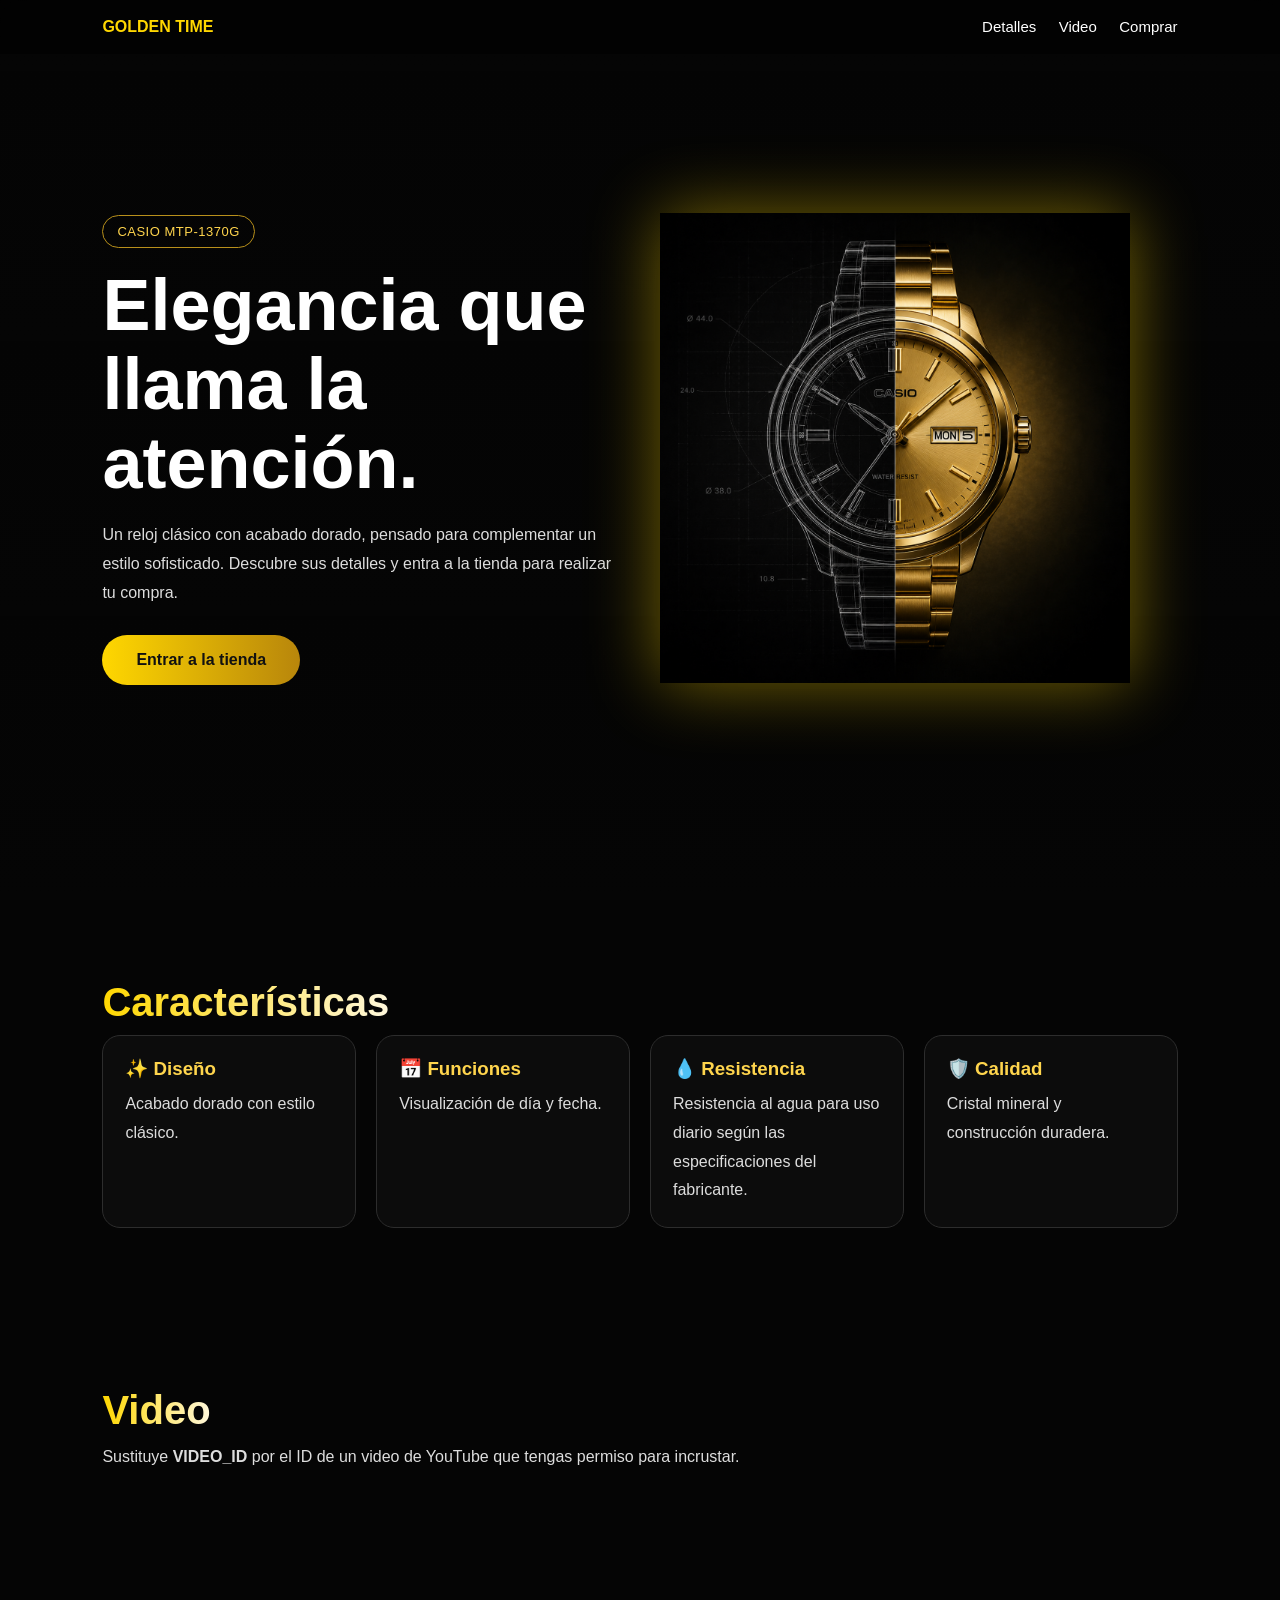
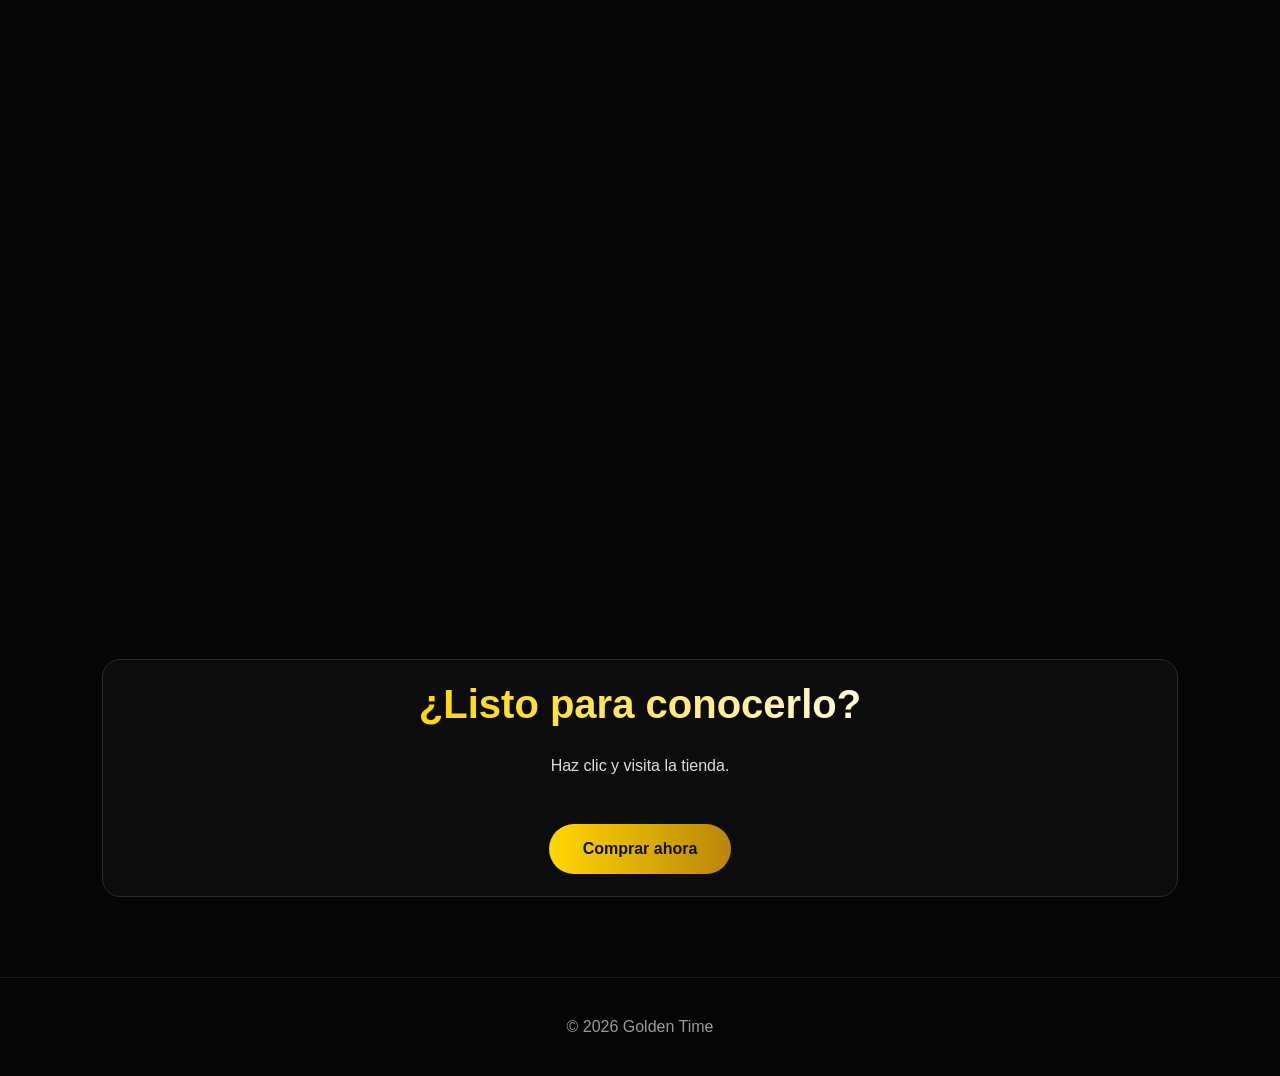
==== commit 99808288: "Update index.html" ====
--- a/index.html
+++ b/index.html
@@ -2,7 +2,7 @@
 <html lang="es">
 <head>
 <meta charset="UTF-8"><meta name="viewport" content="width=device-width,initial-scale=1">
-<title>Golden Time | Casio MTP‑1370G</title>
+<title>Reloj RVT | Casio MTP‑1370G</title>
 <style>
 *{margin:0;padding:0;box-sizing:border-box}html{scroll-behavior:smooth}
 body{font-family:Inter,Arial,sans-serif;background:#050505;color:#fff;overflow-x:hidden}
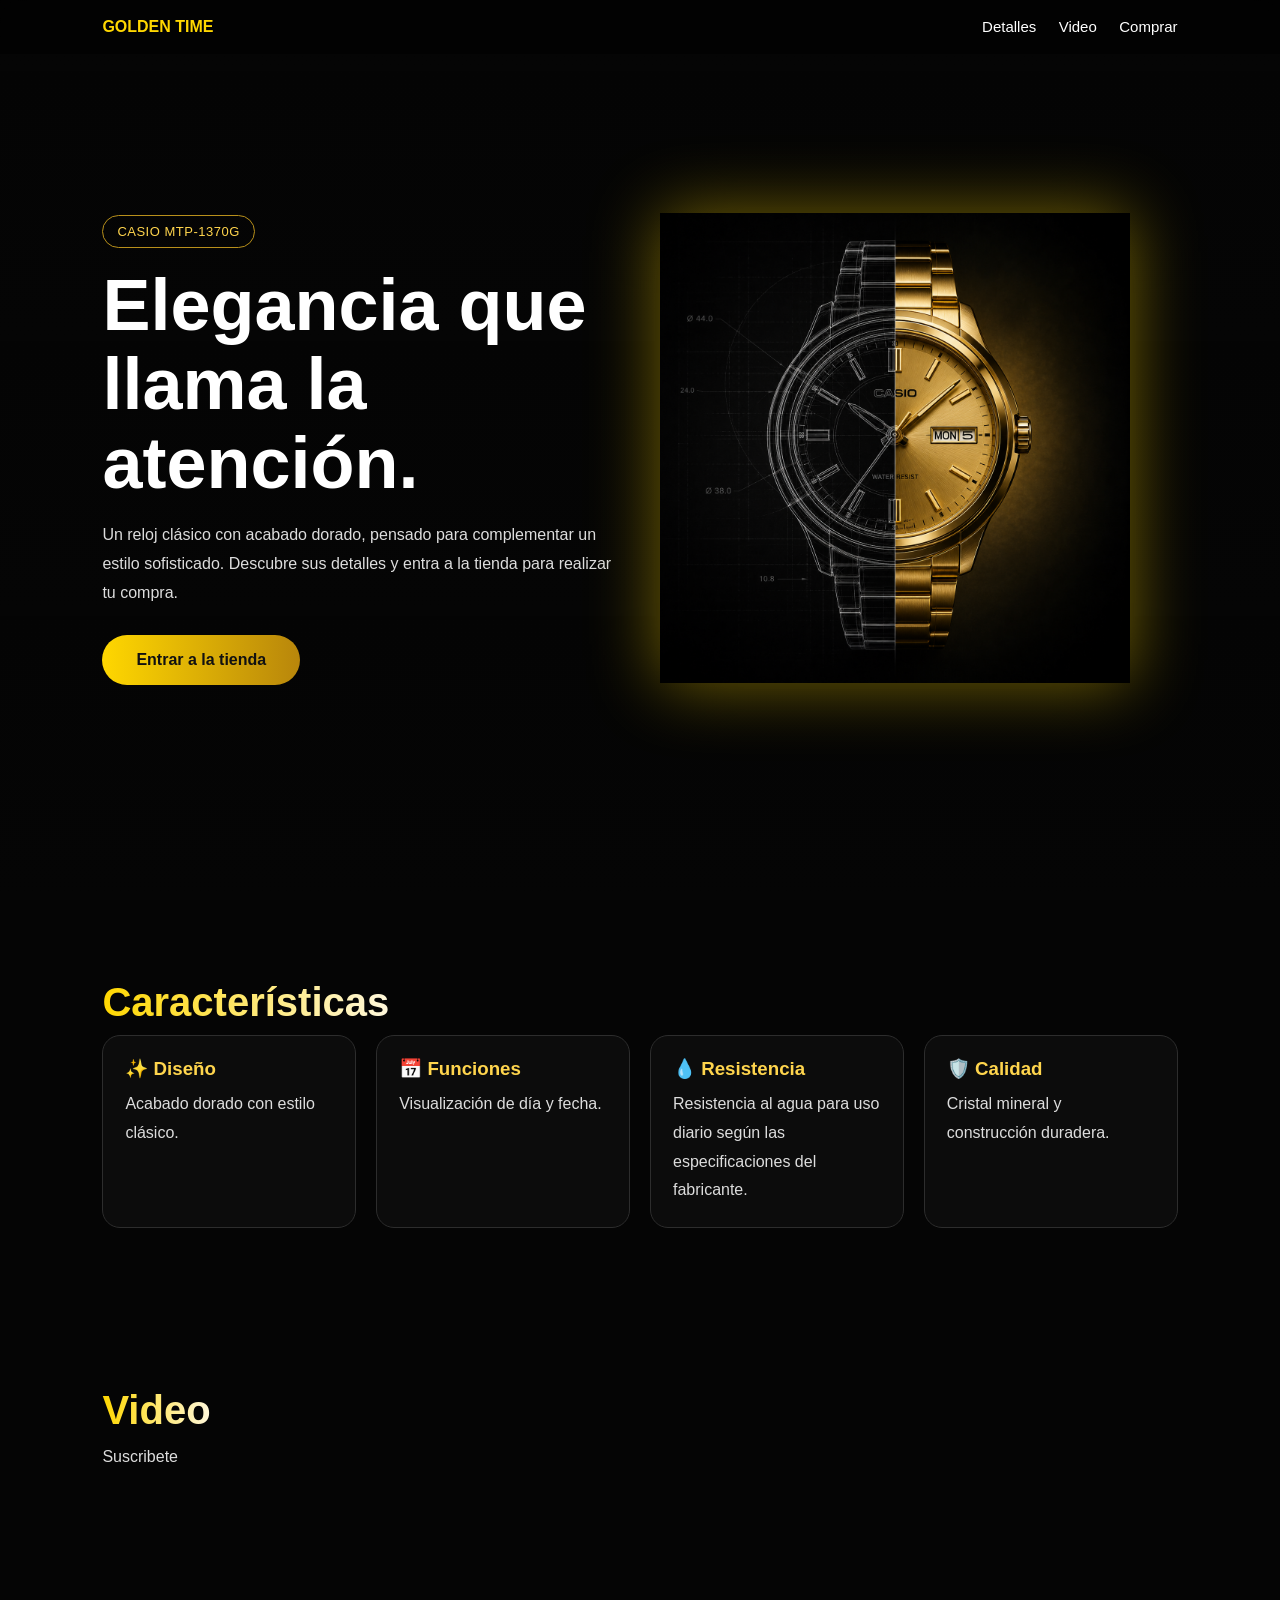
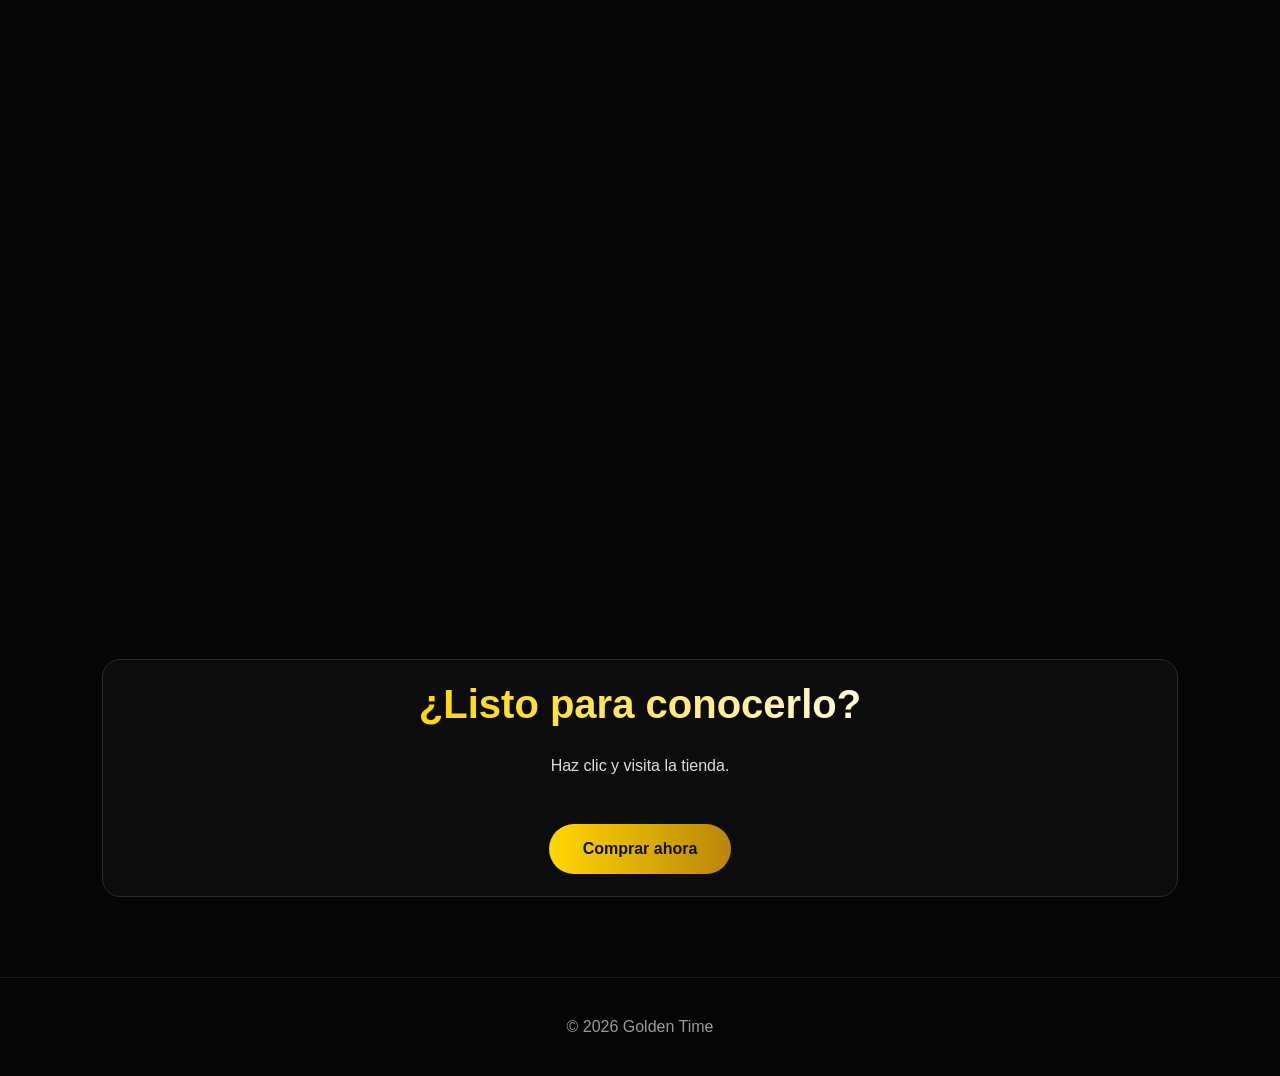
==== commit 7b0e2533: "Modify video section text in index.html Updated the video section text to prompt for subscription." ====
--- a/index.html
+++ b/index.html
@@ -64,8 +64,8 @@
 
 <section id="video">
   <h2>Video</h2><br>
-  <p>Sustituye <b>VIDEO_ID</b> por el ID de un video de YouTube que tengas permiso para incrustar.</p><br>
-  <iframe src="https://www.youtube.com/embed/VIDEO_ID" allowfullscreen></iframe>
+  <p>Suscribete <b></b> </p><br>
+  <iframe src="https://www.youtube.com/embed/ddt8ozzFAKE?si=p_nb73ysiyGaaHCnVIDEO_ID" allowfullscreen></iframe>
 </section>
 
 <section>
